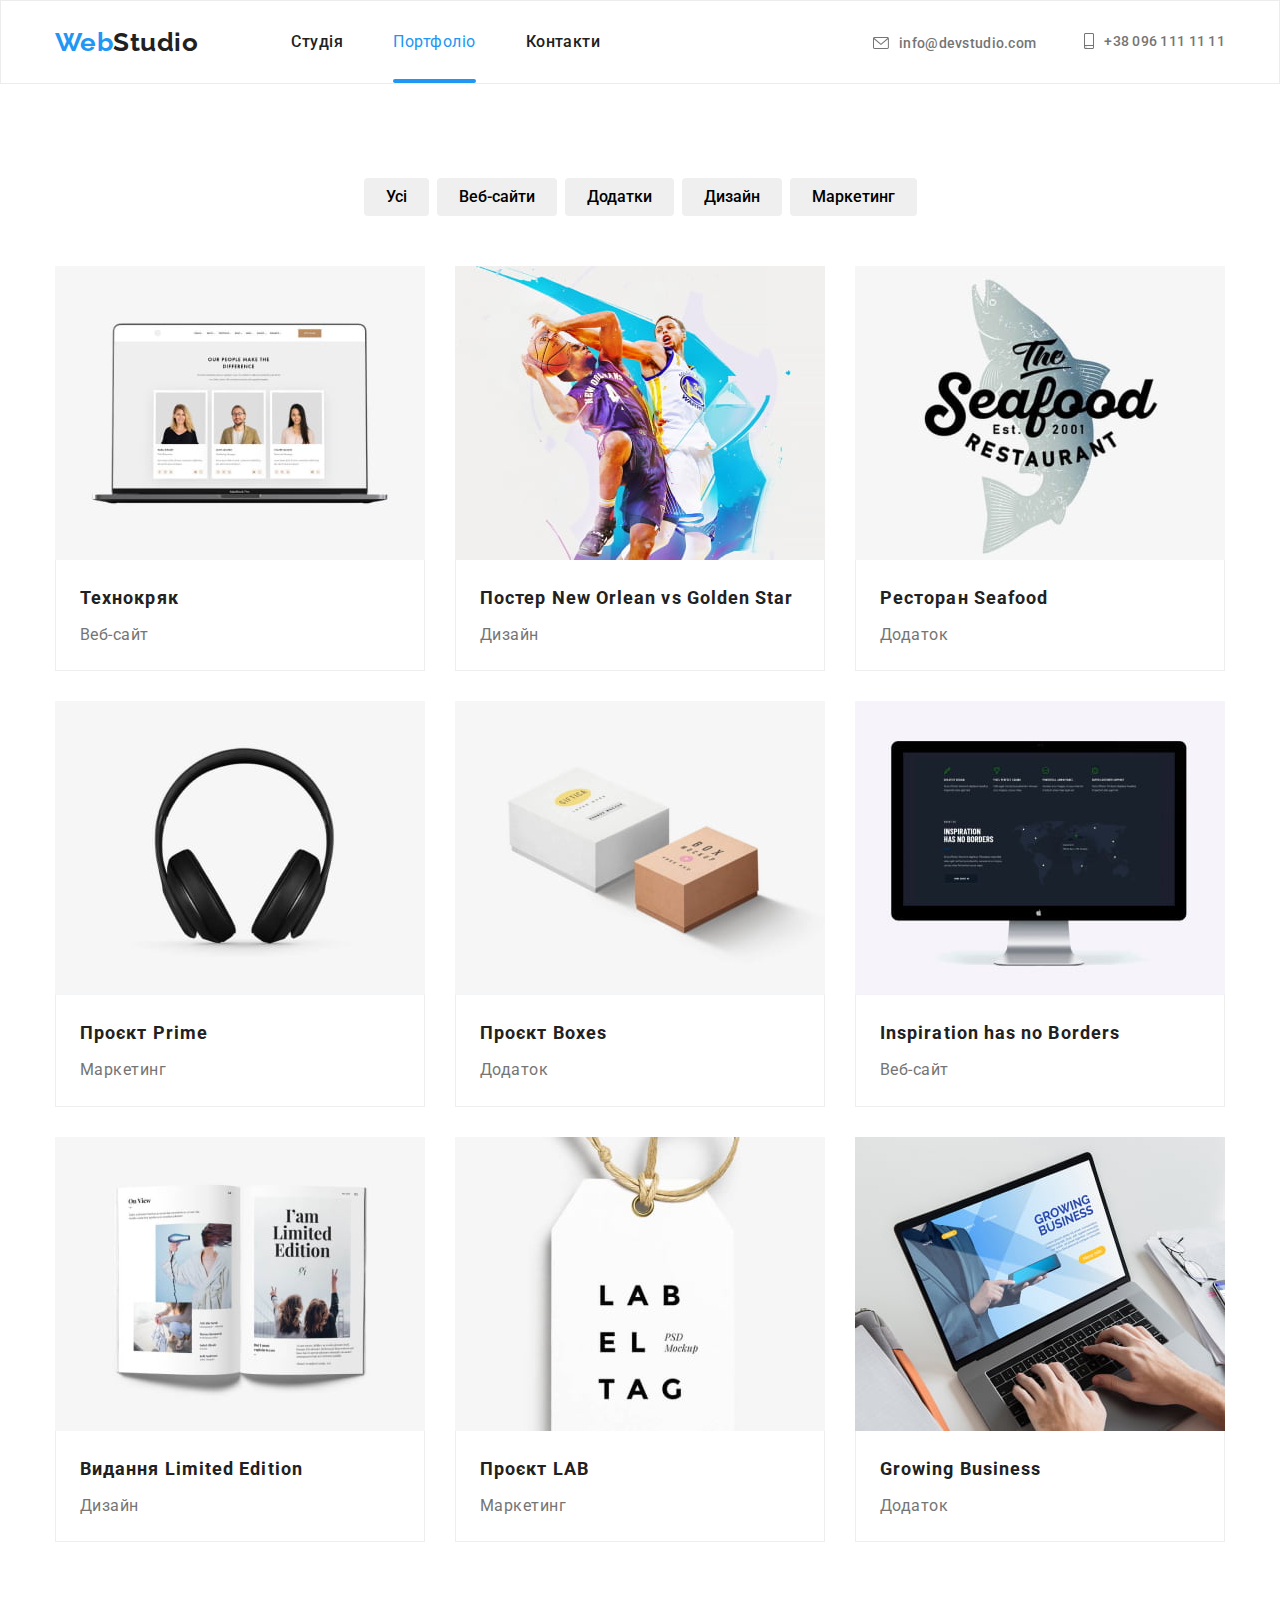
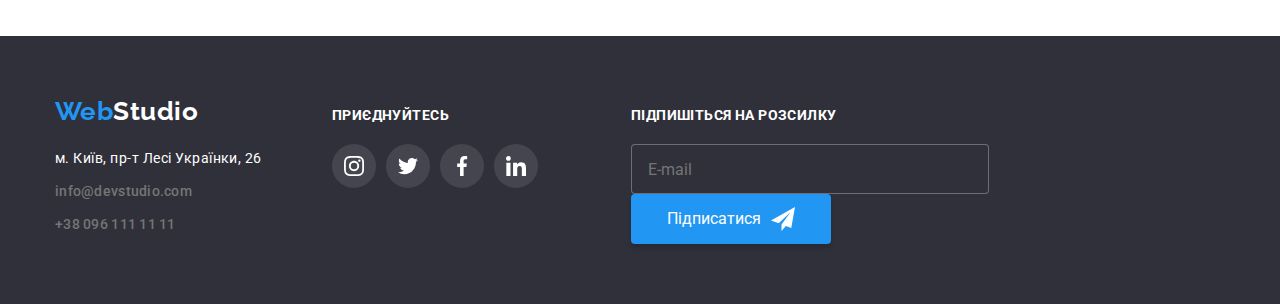
==== portfolio.html @ a224c55a "Initial commit" ====
<!DOCTYPE html>
<html lang="uk">

<head>
  <meta charset="UTF-8">
  <meta http-equiv="X-UA-Compatible" content="IE=edge">
  <meta name="viewport" content="width=device-width, initial-scale=1.0">
  <title>Портфоліо</title>

  <!-- шрифти -->

  <link rel="preconnect" href="https://fonts.googleapis.com">
  <link rel="preconnect" href="https://fonts.gstatic.com" crossorigin>
  <link href="https://fonts.googleapis.com/css2?family=Raleway:wght@700&family=Roboto:wght@400;500;700;900&display=swap"
    rel="stylesheet">


  <!-- стилі -->
  <link rel="stylesheet"
    href="https://cdnjs.cloudflare.com/ajax/libs/modern-normalize/1.0.0/modern-normalize.min.css" />
  <link rel="stylesheet" href="./css/styles.css">
</head>

<body>


  <!-- шапка сторінки -->
  <header class="header">
    <div class="header-container">
      <a class="header-logo" href="./index.html"><span class="logo-beginning">Web</span>Studio</a>
      <nav class="header-nav">
        <ul class="header-nav-list">
          <li>
            <a class="list-item" href="./index.html">Студія</a>
          </li>
          <li>
            <a class="list-current-page-item" href="./portfolio.html">Портфоліо</a>
          </li>
          <li>
            <a class="list-item" href="#">Контакти</a>
          </li>
        </ul>
      </nav>
      <ul class="header-contacts-list">
        <li class="mail">
          <a class="email-link" href="mailto:info@devstudio.com">
            <svg class="contacts-icon" width="16" height="12">
              <use href="./images/icons.svg#envelope"></use>
            </svg>
            info@devstudio.com
          </a>
        </li>
        <li>
          <a class="tel-link" href="tel:+380961111111">
            <svg class="contacts-icon" width="10" height="16">
              <use href="./images/icons.svg#smartphone"></use>
            </svg>
            +38 096 111 11 11
          </a>
        </li>
      </ul>
    </div>
  </header>

  <!-- головний зміст сторінки -->
  <main>
    <section class="projects">
      <div class="portfolio-container">
        <div>
          <h1 class="visually-hidden">Портфоліо</h1>
          <ul class="filters-list">
            <li class="filter-item"><button class="btn" type="button">Усі</button></li>
            <li class="filter-item"><button class="btn" type="button">Веб-сайти</button></li>
            <li class="filter-item"><button class="btn" type="button">Додатки</button></li>
            <li class="filter-item"><button class="btn" type="button">Дизайн</button></li>
            <li class="filter-item"><button class="btn" type="button">Маркетинг</button></li>
          </ul>

          <ul class="project-list">
            <li class="project-card">
              <a class="card-link" href="#">
                <div class="project-card-thumb">
                  <img class="img" src="./images/portfolio/img-1.jpeg" alt="Зовнішній вигляд сайту" width="370"
                    height="294" />
                  <p class="card-description">Ресурс пропонує комплексні пропозиції з різним рівнем функціоналу та
                    сервісів. Все це дозволить відвідувачу отримати вичерпні відомості про компанію чи приватну особу.
                  </p>
                </div>
                <div class="project-description">
                  <h3 class="project-title">Технокряк</h3>
                  <p class="project-type">Веб-сайт</p>
                </div>
              </a>
            </li>
            <li class="project-card">
              <a class="card-link" href="#">
                <div class="project-card-thumb">
                  <img class="img" src="./images/portfolio/img-2.jpeg" alt="Постер гри баскетбольних команд" width="370"
                    height="294" />
                  <p class="card-description">Ресурс пропонує комплексні пропозиції з різним рівнем функціоналу та
                    сервісів. Все це дозволить відвідувачу отримати вичерпні відомості про компанію чи приватну особу.
                  </p>
                </div>
                <div class="project-description">
                  <h3 class="project-title">Постер New Orlean vs Golden Star</h3>
                  <p class="project-type">Дизайн</p>
                </div>
              </a>
            </li>
            <li class="project-card">
              <a class="card-link" href="#">
                <div class="project-card-thumb">
                  <img class="img" src="./images/portfolio/img-3.jpeg" alt="Емблема ресторана морепродуктів" width="370"
                    height="294" />
                  <p class="card-description">Ресурс пропонує комплексні пропозиції з різним рівнем функціоналу та
                    сервісів. Все це дозволить відвідувачу отримати вичерпні відомості про компанію чи приватну особу.
                  </p>
                </div>
                <div class="project-description">
                  <h3 class="project-title">Ресторан Seafood</h3>
                  <p class="project-type">Додаток</p>
                </div>
              </a>
            </li>
            <li class="project-card">
              <a class="card-link" href="#">
                <div class="project-card-thumb">
                  <img class="img" src="./images/portfolio/img-4.jpeg" alt="Реклама навушників" width="370"
                    height="294" />
                  <p class="card-description">Ресурс пропонує комплексні пропозиції з різним рівнем функціоналу та
                    сервісів. Все це дозволить відвідувачу отримати вичерпні відомості про компанію чи приватну особу.
                  </p>
                </div>
                <div class="project-description">
                  <h3 class="project-title">Проєкт Prime</h3>
                  <p class="project-type">Маркетинг</p>
                </div>
              </a>
            </li>
            <li class="project-card">
              <a class="card-link" href="#">
                <div class="project-card-thumb">
                  <img class="img" src="./images/portfolio/img-5.jpeg"
                    alt="Емблема додатку: дві коробки різного розміру" width="370" height="294" />
                  <p class="card-description">Ресурс пропонує комплексні пропозиції з різним рівнем функціоналу та
                    сервісів. Все це дозволить відвідувачу отримати вичерпні відомості про компанію чи приватну особу.
                  </p>
                </div>
                <div class="project-description">
                  <h3 class="project-title">Проєкт Boxes</h3>
                  <p class="project-type">Додаток</p>
                </div>
              </a>
            </li>
            <li class="project-card">
              <a class="card-link" href="#">
                <div class="project-card-thumb">
                  <img class="img" src="./images/portfolio/img-6.jpeg"
                    alt="Монітор, на якому зображено сайт, що долає кордони" width="370" height="294" />
                  <p class="card-description">Ресурс пропонує комплексні пропозиції з різним рівнем функціоналу та
                    сервісів. Все це дозволить відвідувачу отримати вичерпні відомості про компанію чи приватну особу.
                  </p>
                </div>
                <div class="project-description">
                  <h3 class="project-title">Inspiration has no Borders</h3>
                  <p class="project-type">Веб-сайт</p>
                </div>
              </a>
            </li>
            <li class="project-card">
              <a class="card-link" href="#">
                <div class="project-card-thumb">
                  <img class="img" src="./images/portfolio/img-7.jpeg" alt="Розгорнута книга як емблема видавництва"
                    width="370" height="294" />
                  <p class="card-description">Ресурс пропонує комплексні пропозиції з різним рівнем функціоналу та
                    сервісів. Все це дозволить відвідувачу отримати вичерпні відомості про компанію чи приватну особу.
                  </p>
                </div>
                <div class="project-description">
                  <h3 class="project-title">Видання Limited Edition</h3>
                  <p class="project-type">Дизайн</p>
                </div>
              </a>
            </li>
            <li class="project-card">
              <a class="card-link" href="#">
                <div class="project-card-thumb">
                  <img class="img" src="./images/portfolio/img-8.jpeg" alt="Паперова бірка, яка вказує на бренд"
                    width="370" height="294" />
                  <p class="card-description">Ресурс пропонує комплексні пропозиції з різним рівнем функціоналу та
                    сервісів. Все це дозволить відвідувачу отримати вичерпні відомості про компанію чи приватну особу.
                  </p>
                </div>
                <div class="project-description">
                  <h3 class="project-title">Проєкт LAB</h3>
                  <p class="project-type">Маркетинг</p>
                </div>
              </a>
            </li>
            <li class="project-card">
              <a class="card-link" href="#">
                <div class="project-card-thumb">
                  <img class="img" src="./images/portfolio/img-9.jpeg" alt="Лептоп із емблемою додатку" width="370"
                    height="294" />
                  <p class="card-description">Ресурс пропонує комплексні пропозиції з різним рівнем функціоналу та
                    сервісів. Все це дозволить відвідувачу отримати вичерпні відомості про компанію чи приватну особу.
                  </p>
                </div>
                <div class="project-description">
                  <h3 class="project-title">Growing Business</h3>
                  <p class="project-type">Додаток</p>
                </div>
              </a>
            </li>
          </ul>
        </div>
      </div>
    </section>
  </main>

  <!-- підвал сторінки -->
  <footer class="footer">
    <div class="footer-container">
      <div class="address-box">
        <a class="footer-logo" href="./index.html"><span class="logo-beginning">Web</span>Studio</a>
        <address>
          <ul>
            <li class="address-list-item">
              <a class="address-link" href="https://goo.gl/maps/CPtrU1FHBa2aNyZL9" target="_blank"
                rel="noopener noreferrer nofollow">м. Київ,
                пр-т Лесі Українки, 26</a>
            </li>
            <li class="address-list-item">
              <a class="email-link" href="mailto:info@devstudio.com">info@devstudio.com</a>
            </li>
            <li>
              <a class="tel-link" href="tel:+380961111111">+38 096 111 11 11</a>
            </li>
          </ul>
        </address>
      </div>
      <div class="social-box">
        <p>Приєднуйтесь</p>
        <ul class="social-list">
          <li class="social-item">
            <a class="socials-link" href="https://instagram.com" target="_blank" rel="noopener noreferrer"
              aria-label="Instagram">
              <svg class="social-icon" width="20" height="20">
                <use href="./images/icons.svg#instagram">
                </use>
              </svg>
            </a>
          </li>
          <li class="social-item">
            <a class="socials-link" href="https://twitter.com" target="_blank" rel="noopener noreferrer"
              aria-label="Twitter">
              <svg class="social-icon" width="20" height="20">
                <use href="./images/icons.svg#twitter"></use>
              </svg>
            </a>
          </li>
          <li class="social-item">
            <a class="socials-link" href="https://facebook.com" target="_blank" rel="noopener noreferrer"
              aria-label="Facebook">
              <svg class="social-icon" width="20" height="20">
                <use href="./images/icons.svg#facebook"></use>
              </svg>
            </a>
          </li>
          <li class="social-item">
            <a class="socials-link" href="https://linkedin.com" target="_blank" rel="noopener noreferrer"
              aria-label="LinkedIn">
              <svg class="social-icon" width="20" height="20">
                <use href="./images/icons.svg#linkedin"></use>
              </svg>
            </a>
          </li>
        </ul>
      </div>
      <div>
        <form class="signing-box" name="signing-form">
          <label class="signing-form-field">
            <span class="signing-form-title">Підпишіться на розсилку</span>
            <input class="signing-form-input" type="email" name="user-email" placeholder="E-mail">
          </label>
          <button class="signing-form-btn" type="submit">Підписатися
            <svg class="signing-form-icon" width="24" height="24">
              <use href="./images/icons.svg#icon-send"></use>
          </button>
          </svg>
        </form>
      </div>
    </div>
  </footer>
</body>

</html>
---- css/styles.css ----
:root {
  --main-font: "Roboto", "sans-serif";
  --secondary-font: "Raleway", "sans-serif";
  --primary-text-color: #757575;
  --secondary-text-color: #ffffff;
  --primary-title-color: #212121;
  --accent-color: #2196f3;
  --primary-bg-color: #ffffff;
  --primary-hover-color: #f5f4fa;
  --alternative-bg-color: #2f303a;
  --section-bg-color: #f5f4fa;
}

body {
  font-family: var(--main-font);
  color: var(--main-txt-color);
  background-color: var(--primary-bg-color);
  font-style: normal;
  letter-spacing: 0.03em;
}

h2,
h3 {
  color: var(--primary-title-color);
  font-weight: 700;
  margin: 0;
}

h2 {
  font-size: 36px;
  line-height: 1.2;
  text-align: center;
}

h3 {
  font-size: 14px;
  line-height: 1.1;
  text-align: left;
}

li {
  list-style: none;
}

ul {
  padding-left: 0;
  margin: 0;
}

a {
  text-decoration: none;
  padding: 0;
  margin: 0;
}

/* .container {
  width: 1200px;
  padding-right: 15px;
  padding-left: 15px;
  margin-left: auto;
  margin-right: auto;
} */

/* шапка сторінки */
.header {
  border: 1px solid #ececec;
}

.header-container {
  width: 1200px;
  padding-right: 15px;
  padding-left: 15px;
  display: flex;
  align-items: center;
  margin-left: auto;
  margin-right: auto;
}

.header-nav {
  margin-right: auto;
}

.header-nav-list,
.header-contacts-list {
  display: flex;
}

.header-contacts-list {
  align-items: baseline;
}

.header-nav-list {
  gap: 50px;
}

.list-current-page-item,
.list-item {
  padding-top: 32px;
  padding-bottom: 32px;
  display: inline-block;
}

.list-current-page-item {
  position: relative;
}

.list-current-page-item::after {
  content: "";

  position: absolute;
  display: block;
  width: 100%;
  height: 4px;
  left: 0;
  bottom: 0;

  background-color: var(--accent-color);
  border-radius: 4px;
}

.header .email-link,
.header .tel-link {
  padding-top: 32px;
  padding-bottom: 32px;
  display: flex;
  align-items: center;
}

.header-logo {
  align-items: center;
  margin-right: 93px;
  padding-top: 25px;
  padding-bottom: 25px;
}

.header-logo {
  color: var(--primary-title-color);
  font-family: Raleway, sans-serif;
  font-weight: 700;
  font-size: 26px;
  line-height: 1.2;
}

.logo-beginning {
  color: var(--accent-color);
}

.header-nav .list-item {
  color: var(--primary-title-color);
  font-weight: 500;
}

.list-current-page-item {
  color: var(--accent-color);
}

.list-item {
  transition-property: color;
  transition-duration: 250ms;
  transition-timing-function: cubic-bezier(0.4, 0, 0.2, 1);
}

.list-item:hover,
.list-item:focus {
  color: var(--accent-color);
}

.mail {
  margin-right: 48px;
}

.email-link,
.tel-link {
  display: flex;
  align-items: center;
  font-weight: 500;
  font-size: 14px;
  line-height: 1.1;
  letter-spacing: 0.02em;
  color: var(--primary-text-color);

  transition-property: color;
  transition-duration: 250ms;
  transition-timing-function: cubic-bezier(0.4, 0, 0.2, 1);
}

.email-link:hover,
.tel-link:hover,
.email-link:focus,
.tel-link:focus {
  color: var(--accent-color);
}

.contacts-icon {
  fill: currentColor;
  margin-right: 10px;
}

/* герой */
.hero-section {
  max-width: 1600px;
  margin-left: auto;
  margin-right: auto;
  padding-top: 200px;
  padding-bottom: 200px;
  /* background-color: var(--alternative-bg-color); */
  background-color: #c4c4c4;
  background-image: linear-gradient(
      rgba(47, 48, 58, 0.4),
      rgba(47, 48, 58, 0.4)
    ),
    url(../images/hero/bg-img.png);
  background-repeat: no-repeat;
  background-position: center;
  background-size: cover;
  filter: drop-shadow(0px 4px 4px rgba(0, 0, 0, 0.25));
}

.hero-container {
  width: 1200px;
  padding-right: 15px;
  padding-left: 15px;
  margin-left: auto;
  margin-right: auto;
}

.hero-container > .slogan {
  display: block;
  margin-top: 0;
  margin-right: auto;
  margin-left: auto;
  margin-bottom: 30px;
  color: var(--primary-bg-color);
  font-weight: 900;
  font-size: 44px;
  text-align: center;
  line-height: 1.4;
  text-transform: uppercase;
  letter-spacing: 0.06em;
}

.hero-container > .btn {
  display: block;
  width: 216px;
  height: 50px;
  margin: auto;
  color: var(--primary-bg-color);
  background-color: var(--accent-color);
  text-align: center;
  font-size: 16px;
  font-weight: 700;
  line-height: 1.9;
  letter-spacing: 0.06em;
  border-radius: 4px;
  border: none;

  transition-property: background-color;
  transition-duration: 250ms;
  transition-timing-function: cubic-bezier(0.4, 0, 0.2, 1);
}

.hero-container > .btn:hover {
  background: #188ce8;
}

/* модальне вікно */

.modal {
  position: absolute;
  top: 50%;
  left: 50%;
  transform: translate(-50%, -50%);

  width: 528px;
  height: auto;
  padding: 40px;
  background-color: var(--primary-bg-color);
  box-shadow: 0px 1px 3px rgba(0, 0, 0, 0.12), 0px 1px 1px rgba(0, 0, 0, 0.14),
    0px 2px 1px rgba(0, 0, 0, 0.2);
  border-radius: 4px;
}

.modal-btn {
  position: absolute;
  top: 8px;
  right: 8px;
  width: 30px;
  height: 30px;
  display: flex;
  align-items: center;
  justify-content: center;
  fill: #212121;
  background-color: var(--primary-bg-color);
  border: 1px solid rgba(0, 0, 0, 0.1);
  border-radius: 50%;
  cursor: pointer;

  transition-property: fill;
  transition-duration: 250ms;
  transition-timing-function: cubic-bezier(0.4, 0, 0.2, 1);
}

.modal-btn:hover {
  fill: var(--accent-color);
}

.backdrope.is-hidden {
  visibility: hidden;
  opacity: 0;
  pointer-events: none;
}

.backdrope {
  position: fixed;
  top: 0;
  left: 0;
  width: 100%;
  height: 100%;
  background-color: rgba(0, 0, 0, 0.2);
  visibility: visible;
  opacity: 1;
  transition: opacity 250ms cubic-bezier(0.4, 0, 0.2, 1),
    visibility 250ms cubic-bezier(0.4, 0, 0.2, 1);
}

/* форма "Замовити послугу" */

.order-form-title {
  display: block;
  text-align: center;
  font-weight: 700;
  font-size: 20px;
  line-height: 23px;
  letter-spacing: 0.03em;
  margin-bottom: 12px;
}

.order-form-group {
  margin-bottom: 20px;
}

.order-form-field {
  position: relative;
  display: block;
  margin-bottom: 10px;
}

.order-form-field:last-child {
  margin-bottom: 0;
}

.order-form-label {
  display: block;
  margin-bottom: 4px;
  font-weight: 400;
  font-size: 12px;
  line-height: 14px;
  letter-spacing: 0.01em;
  color: var(--primary-text-color);
}

.order-form-input {
  width: 100%;
  height: 40px;
  padding-right: 42px;
  padding-left: 42px;
  border: 1px solid rgba(33, 33, 33, 0.2);
  border-radius: 4px;
  outline: transparent;

  transition-property: border-color;
  transition-duration: 250ms;
  transition-timing-function: cubic-bezier(0.4, 0, 0.2, 1);
}

.order-form-input:hover,
.order-form-input:focus {
  border-color: var(--accent-color);
  cursor: pointer;
}

.order-form-icon {
  position: absolute;
  bottom: 11px;
  left: 12px;

  transition-property: fill;
  transition-duration: 250ms;
  transition-timing-function: cubic-bezier(0.4, 0, 0.2, 1);
}

.order-form-input:hover + .order-form-icon,
.order-form-input:focus + .order-form-icon {
  fill: var(--accent-color);
}

.order-form-message {
  display: block;
  width: 100%;
  padding: 12px 16px;
  resize: none;
  border: 1px solid rgba(33, 33, 33, 0.2);
  border-radius: 4px;
  outline: transparent;
  font-size: 12px;

  transition-property: border-color;
  transition-duration: 250ms;
  transition-timing-function: cubic-bezier(0.4, 0, 0.2, 1);
}

.order-form-message::placeholder {
  font-size: 12px;
  line-height: 14px;
  letter-spacing: 0.01em;

  color: rgba(117, 117, 117, 0.5);
}

.order-form-message:hover,
.order-form-message:focus {
  border-color: var(--accent-color);
  cursor: pointer;
}

.order-form-agreement {
  display: flex;
  align-items: center;
  justify-content: center;
  margin-bottom: 30px;
  gap: 7px;
  cursor: pointer;
}

.icon-checked {
  opacity: 0;
  transition-duration: 250ms;
  transition-timing-function: cubic-bezier(0.4, 0, 0.2, 1);
}

.order-form-checkbox:checked + .order-form-icons .icon-checked {
  opacity: 1;
}

.icon-unchecked {
  opacity: 1;
  transition-duration: 250ms;
  transition-timing-function: cubic-bezier(0.4, 0, 0.2, 1);
}

.order-form-checkbox:checked + .order-form-icons .icon-unchecked {
  opacity: 0;
}

.order-form-desc {
  font-weight: 400;
  font-size: 14px;
  line-height: 24px;
  letter-spacing: 0.03em;
  color: var(--primary-text-color);
  user-select: none;
}

.order-form-link {
  color: var(--accent-color);
}

.order-form-btn {
  display: block;
  margin: 0 auto;
  width: 200px;
  height: 50px;
  color: var(--primary-bg-color);
  background-color: var(--accent-color);
  text-align: center;
  font-weight: 700;
  font-size: 16px;
  line-height: 1.9;
  letter-spacing: 0.06em;
  border: none;
  border-radius: 4px;

  transition-property: background-color, box-shadow;
  transition-duration: 250ms;
  transition-timing-function: cubic-bezier(0.4, 0, 0.2, 1);
}

.order-form-btn:hover,
.order-form-btn:focus {
  background: #188ce8;
  box-shadow: 0px 4px 4px rgba(0, 0, 0, 0.15);
  cursor: pointer;
}

/* переваги */
.features {
  padding-top: 94px;
}

.feature-container {
  width: 1200px;
  padding-right: 15px;
  padding-left: 15px;
  margin-left: auto;
  margin-right: auto;
  display: flex;
}

.visually-hidden {
  position: absolute;
  width: 1px;
  height: 1px;
  margin: -1px;
  border: 0;
  padding: 0;
  white-space: nowrap;
  clip-path: inset(100%);
  clip: rect(0 0 0 0);
  overflow: hidden;
}

.features-list {
  display: flex;
  margin: auto;
  gap: 30px;
}

.icon-box {
  display: flex;
  align-items: center;
  justify-content: center;
  width: 270px;
  height: 120px;
  background-color: var(--section-bg-color);
  border-radius: 4px;
  margin-bottom: 30px;
}

.feature-icon {
  display: flex;
  width: 70px;
  height: 70px;
}

.feature-item {
  width: 270px;
}

.feature-item > h3 {
  text-transform: uppercase;
}

.feature-description {
  font-weight: 400;
  font-size: 14px;
  line-height: 1.7;
  color: var(--primary-text-color);
}

.feature-description {
  margin-top: 10px;
  margin-bottom: 0;
}

/* що ми робимо */
.activity {
  padding-top: 94px;
  padding-bottom: 94px;
}

.activity-container {
  width: 1200px;
  padding-right: 15px;
  padding-left: 15px;
  margin-left: auto;
  margin-right: auto;
}

.activity-container h2 {
  margin-top: 0;
  margin-bottom: 50px;
}

.activity-list {
  display: flex;
  flex-wrap: wrap;
  gap: 30px;
  margin-right: auto;
  margin-left: auto;
}

.activity-item {
  position: relative;
  flex-basis: calc((100% - 60px) / 3);
}

/* .activity-thumb {
  position: relative;
} */

.activity-label {
  position: absolute;
  left: 0;
  bottom: 0;

  width: 100%;
  height: 70px;

  padding-top: 27px;
  padding-bottom: 27px;
  margin: 0;

  font-weight: 700;
  font-size: 14px;
  line-height: 16px;
  text-align: center;
  letter-spacing: 0.03em;
  text-transform: uppercase;

  background-color: rgba(47, 48, 58, 0.8);
  color: var(--secondary-text-color);
}

/* наша команда */
.section-team {
  height: 708px;
  padding-top: 94px;
  padding-bottom: 94px;
  background-color: var(--section-bg-color);
}

.team-container {
  width: 1200px;
  padding-right: 15px;
  padding-left: 15px;
  margin-left: auto;
  margin-right: auto;
}

.team-title {
  margin-right: auto;
  margin-left: auto;
}

.team-list {
  display: flex;
  gap: 30px;
  margin-top: 50px;
  margin-left: auto;
  margin-right: auto;
}

.team-card {
  width: 270px;
  flex-basis: calc((100% - 90px) / 4);
  background-color: var(--primary-bg-color);
  box-shadow: 0px 4px 4px rgba(0, 0, 0, 0.25);
  border-radius: 0px 0px 4px 4px;
}

.img {
  display: block;
  max-width: 100%;
  height: auto;
}

.card-title {
  padding: 30px;
}

.employee-name {
  color: var(--primary-title-color);
  font-weight: 500;
  font-size: 16px;
  line-height: 1.7;
  letter-spacing: 0.03em;
  text-align: center;
}

.employee-position {
  color: var(--primary-text-color);
  font-size: 16px;
  font-weight: 400;
  line-height: 1.2;
  letter-spacing: 0.03em;
  text-align: center;
  margin: 0;
  margin-top: 10px;
  margin-bottom: 16px;
}

/* соціальні мережі */
.social-list {
  width: 206px;
  height: 44px;
  display: flex;
  justify-content: center;
  align-items: center;
  gap: 10px;
}

.socials-link {
  display: flex;
  justify-content: center;
  align-items: center;

  width: 44px;
  height: 44px;

  fill: #afb1b8;
  background-color: var(--primary-bg-color);
  border-radius: 50%;

  transition-property: fill, background-color;
  transition-duration: 250ms;
  transition-timing-function: cubic-bezier(0.4, 0, 0.2, 1);
}

.social-item {
  display: flex;
}

.socials-link:hover,
.socials-link:focus {
  fill: var(--primary-bg-color);
  background-color: var(--accent-color);
}

/* постійні клієнти */
.section-clients {
  padding-top: 94px;
  padding-bottom: 94px;
}

.clients-container {
  width: 1200px;
  padding-right: 15px;
  padding-left: 15px;
  margin-left: auto;
  margin-right: auto;
}

.clients-container h2 {
  margin-bottom: 50px;
}

.clients-list {
  display: flex;
  gap: 30px;
}

.client-item {
  height: 92px;
  flex-basis: calc((100% - 150px) / 6);
}

.client-item-logo {
  display: flex;
  justify-content: center;
  align-items: center;
  fill: #afb1b8;
  width: 100%;
  height: 100%;
  border: 1px solid #afb1b8;
  border-radius: 4px;

  transition-property: fill, border;
  transition-duration: 250ms;
  transition-timing-function: cubic-bezier(0.4, 0, 0.2, 1);
}

.client-item-logo:hover,
.client-item-logo:focus {
  border: 1px solid rgba(33, 150, 243, 1);
  /* box-shadow: 0px 4px 4px rgba(0, 0, 0, 0.25); */
  fill: var(--accent-color);
}

/* портфоліо */
.projects {
  padding-top: 94px;
  padding-bottom: 94px;
}

.portfolio-container {
  width: 1200px;
  padding-right: 15px;
  padding-left: 15px;
  margin-left: auto;
  margin-right: auto;
  display: flex;
}

.filters-list {
  justify-content: center;
  display: flex;
  margin-right: auto;
  margin-left: auto;
  margin-bottom: 50px;
  gap: 8px;
}

.project-list {
  margin-left: auto;
  margin-right: auto;
}

.project-list {
  display: flex;
  flex-wrap: wrap;
  gap: 30px;
  margin: 0;
}

.project-card {
  flex-basis: calc((100% - 60px) / 3);
}

.card-link {
  display: block;

  transition-property: box-shadow;
  transition-duration: 250ms;
  transition-timing-function: cubic-bezier(0.4, 0, 0.2, 1);
}

.card-link:hover,
.card-link:focus {
  box-shadow: 0px 1px 1px rgba(0, 0, 0, 0.12), 0px 4px 4px rgba(0, 0, 0, 0.06),
    1px 4px 6px rgba(0, 0, 0, 0.16);
}

.card-link:hover .card-description,
.card-link:focus .card-description {
  transform: translatey(0);
}

.project-card-thumb {
  position: relative;
  overflow: hidden;
}

.card-description {
  position: absolute;
  bottom: 0;
  right: 0;

  width: 100%;
  height: 100%;
  margin: 0;
  padding: 63px 24px;

  font-weight: 400;
  font-size: 18px;
  line-height: 28px;
  letter-spacing: 0.03em;
  text-align-last: left;

  color: var(--secondary-text-color);
  background-color: rgba(33, 150, 243, 0.9);

  transform: translatey(100%);
  transition: transform 250ms cubic-bezier(0.4, 0, 0.2, 1);
}

.project-description {
  padding: 20px 24px;
  border-right: 1px solid #eeeeee;
  border-left: 1px solid #eeeeee;
  border-bottom: 1px solid #eeeeee;
}

.project-title {
  margin-bottom: 4px;
}

.project-title,
.project-type {
  text-align: left;
}

.filters-list .btn {
  font-family: Roboto;
  font-weight: 500;
  font-size: 16px;
  line-height: 1.6;
  text-align: center;
  padding: 6px 22px;
  border: none;
  border-radius: 4px;

  transition-property: color, background-color, box-shadow;
  transition-duration: 250ms;
  transition-timing-function: cubic-bezier(0.4, 0, 0.2, 1);
}

.filters-list .btn:hover,
.filters-list .btn:focus {
  color: var(--primary-hover-color);
  background-color: var(--accent-color);
  box-shadow: 0px 4px 4px rgba(0, 0, 0, 0.25);
  border-radius: 4px;
}

.project-title {
  font-size: 18px;
  line-height: 2;
  letter-spacing: 0.06em;
}

.project-type {
  color: var(--primary-text-color);
  font-weight: 400;
  font-size: 16px;
  line-height: 1.9;
  margin: 0;
}

.btn {
  cursor: pointer;
}

/* футер */
.footer {
  padding-top: 60px;
  padding-bottom: 60px;
  background-color: var(--alternative-bg-color);
}

.footer-container {
  display: flex;
  align-items: baseline;
  width: 1200px;
  padding-right: 15px;
  padding-left: 15px;
  margin-left: auto;
  margin-right: auto;
}

.social-box {
  display: flex;
  margin-left: 70px;
  flex-direction: column;
}

.social-box > p {
  margin-top: 0;
  margin-bottom: 20px;
  font-weight: 700;
  font-size: 14px;
  line-height: 1.14;
  letter-spacing: 0.03em;
  text-transform: uppercase;
  color: var(--secondary-text-color);
}

.footer-logo {
  font-family: "Raleway";
  font-weight: 700;
  font-size: 26px;
  line-height: 1.2;
  color: var(--secondary-text-color);
}

.footer .address-link {
  margin-bottom: 9px;
  font-weight: 400;
  font-size: 14px;
  line-height: 1.7;
  color: var(--secondary-text-color);
}

.footer .email-link,
.footer .tel-link {
  line-height: 1.7;
}

address {
  font-style: normal;
  margin-top: 20px;
}

.address-list-item {
  margin-bottom: 9px;
}

.footer .socials-link {
  background-color: rgba(255, 255, 255, 0.1);
  fill: var(--secondary-text-color);
  border-radius: 50%;

  transition-property: background-color;
  transition-duration: 250ms;
  transition-timing-function: cubic-bezier(0.4, 0, 0.2, 1);
}

.footer .socials-link:hover,
.footer .socials-link:focus {
  background-color: var(--accent-color);
  /* fill: var(--accent-color); */
}

.signing-box {
  margin-left: 93px;
}

.signing-form {
  display: flex;
  width: 570px;
  gap: 12px;
}

.signing-form-title {
  display: block;
  margin-top: 0;
  margin-bottom: 20px;
  font-weight: 700;
  font-size: 14px;
  line-height: 1.14;
  letter-spacing: 0.03em;
  text-transform: uppercase;
  color: var(--secondary-text-color);
}

.signing-form-input {
  width: 358px;
  height: 50px;
  padding: 15px 16px;
  color: var(--secondary-text-color);
  background-color: var(--alternative-bg-color);
  border: 1px solid rgba(255, 255, 255, 0.3);
  border-radius: 4px;
  /* border: transparent; */

  transition-property: border-color;
  transition-duration: 250ms;
  transition-timing-function: cubic-bezier(0.4, 0, 0.2, 1);
}

.signing-form-btn {
  display: flex;
  align-items: center;
  justify-content: center;
  gap: 10px;
  right: 0;
  bottom: 0;
  width: 200px;
  height: 50px;
  padding: 10px 28px;
  text-align: center;
  color: var(--secondary-text-color);
  background: #2196f3;
  box-shadow: 0px 4px 4px rgba(0, 0, 0, 0.15);
  border-radius: 4px;
  border: none;

  transition-property: background-color, box-shadow;
  transition-duration: 250ms;
  transition-timing-function: cubic-bezier(0.4, 0, 0.2, 1);
}

.signing-form-btn:hover,
.signing-form-btn:focus {
  background: #188ce8;
  box-shadow: 0px 4px 4px rgba(0, 0, 0, 0.15);
  cursor: pointer;
}
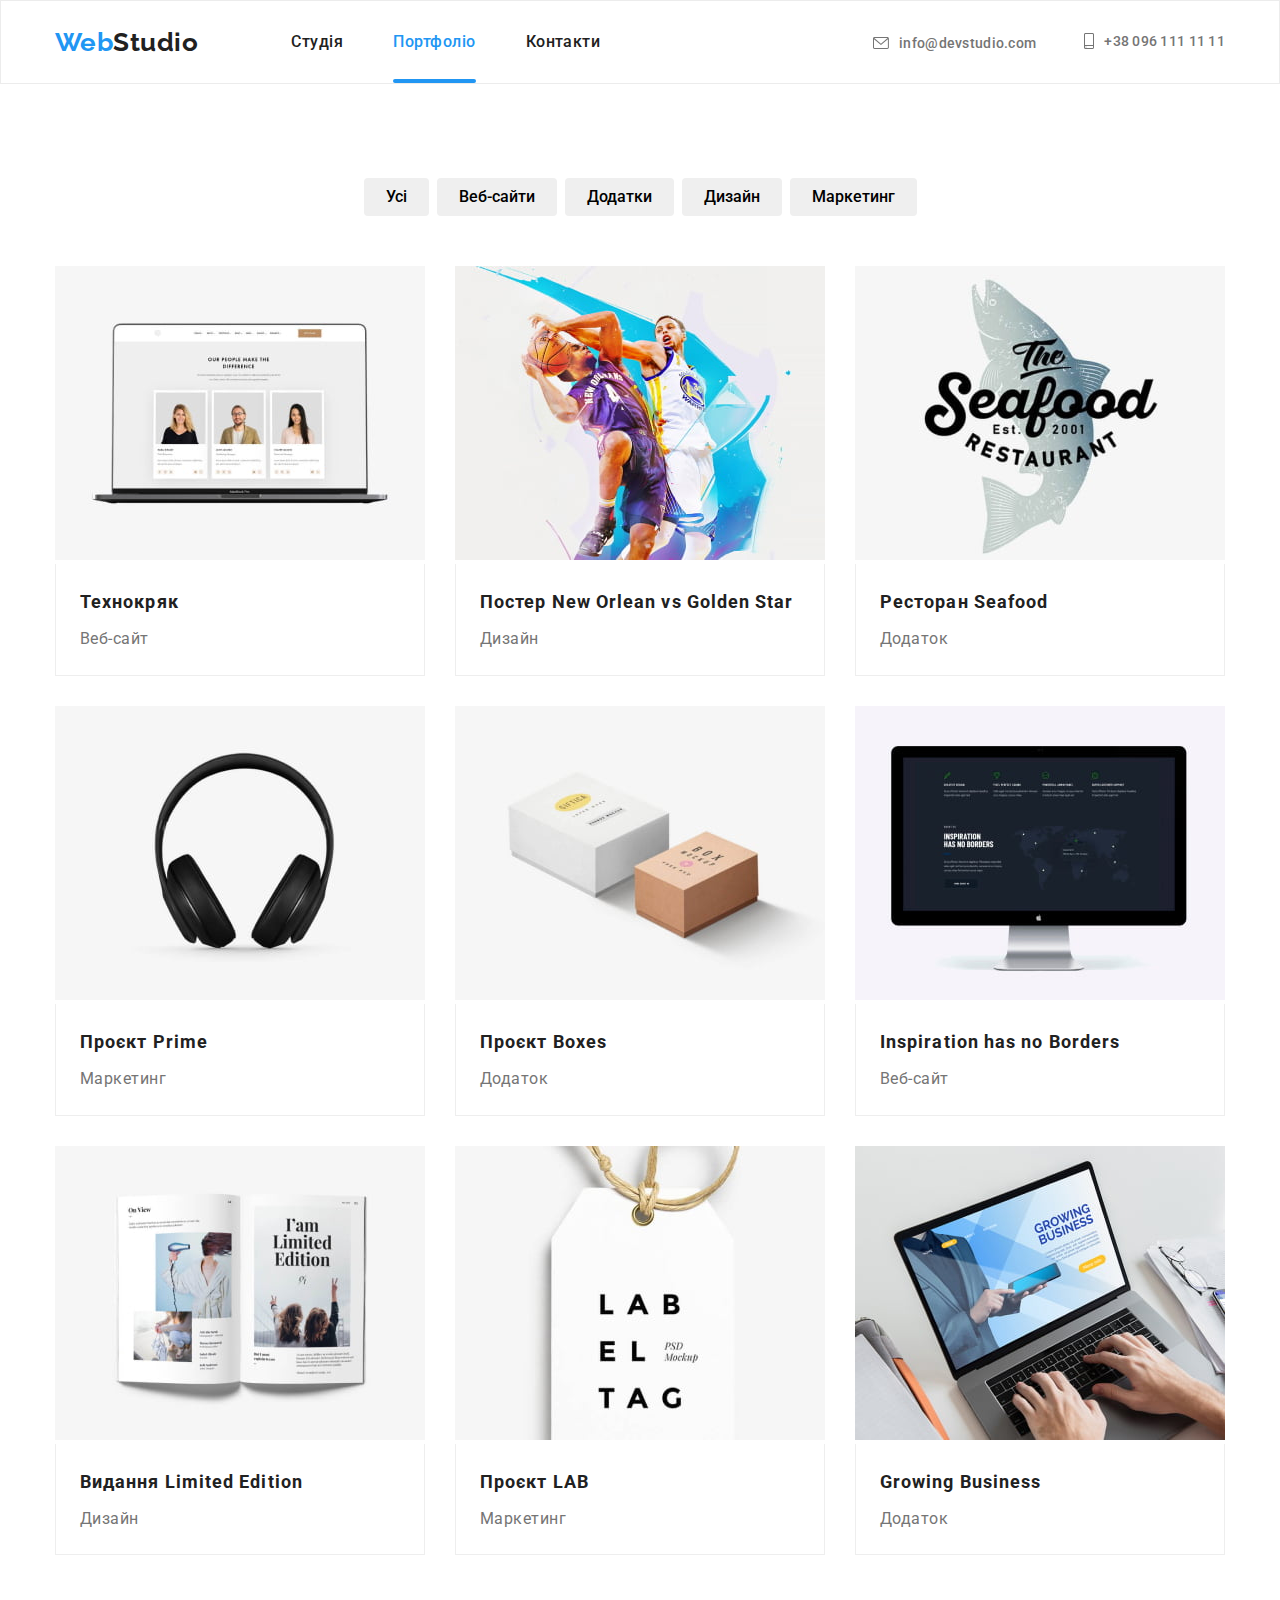
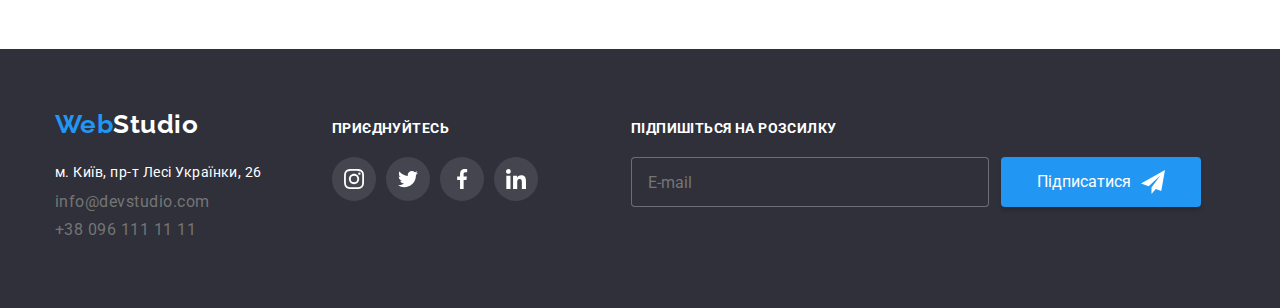
==== commit 124ff9f8: "BEM" ====
--- a/portfolio.html
+++ b/portfolio.html
@@ -26,33 +26,33 @@
 
   <!-- шапка сторінки -->
   <header class="header">
-    <div class="header-container">
-      <a class="header-logo" href="./index.html"><span class="logo-beginning">Web</span>Studio</a>
-      <nav class="header-nav">
-        <ul class="header-nav-list">
-          <li>
-            <a class="list-item" href="./index.html">Студія</a>
-          </li>
-          <li>
-            <a class="list-current-page-item" href="./portfolio.html">Портфоліо</a>
-          </li>
-          <li>
-            <a class="list-item" href="#">Контакти</a>
+    <div class="header__container container">
+      <a class="header__logo logo" href="./index.html"><span class="logo__beginning">Web</span>Studio</a>
+      <nav class="nav">
+        <ul class="nav__list">
+          <li class="nav__item">
+            <a class="nav__link" href="./index.html">Студія</a>
+          </li>
+          <li class="nav__item">
+            <a class="nav__link nav__link--active" href="./portfolio.html">Портфоліо</a>
+          </li>
+          <li class="nav__item">
+            <a class="nav__link" href="#">Контакти</a>
           </li>
         </ul>
       </nav>
-      <ul class="header-contacts-list">
+      <ul class="header__contacts">
         <li class="mail">
-          <a class="email-link" href="mailto:info@devstudio.com">
-            <svg class="contacts-icon" width="16" height="12">
+          <a class="email__link" href="mailto:info@devstudio.com">
+            <svg class="contacts__icon" width="16" height="12">
               <use href="./images/icons.svg#envelope"></use>
             </svg>
             info@devstudio.com
           </a>
         </li>
-        <li>
-          <a class="tel-link" href="tel:+380961111111">
-            <svg class="contacts-icon" width="10" height="16">
+        <li class="tel">
+          <a class="tel__link" href="tel:+380961111111">
+            <svg class="contacts__icon" width="10" height="16">
               <use href="./images/icons.svg#smartphone"></use>
             </svg>
             +38 096 111 11 11
@@ -64,151 +64,162 @@
 
   <!-- головний зміст сторінки -->
   <main>
-    <section class="projects">
-      <div class="portfolio-container">
+    <section class="portfolio">
+      <div class="portfolio__container container">
         <div>
-          <h1 class="visually-hidden">Портфоліо</h1>
-          <ul class="filters-list">
-            <li class="filter-item"><button class="btn" type="button">Усі</button></li>
-            <li class="filter-item"><button class="btn" type="button">Веб-сайти</button></li>
-            <li class="filter-item"><button class="btn" type="button">Додатки</button></li>
-            <li class="filter-item"><button class="btn" type="button">Дизайн</button></li>
-            <li class="filter-item"><button class="btn" type="button">Маркетинг</button></li>
+          <h1 class="portfolio__heading visually-hidden">Портфоліо</h1>
+          <ul class="filters">
+            <li class="filters__item">
+              <button class="filters__btn" type="button">Усі</button>
+            </li>
+            <li class="filters__item">
+              <button class="filters__btn" type="button">Веб-сайти</button>
+            </li>
+            <li class="filters__item">
+              <button class="filters__btn" type="button">Додатки</button>
+            </li>
+            <li class="filters__item">
+              <button class="filters__btn" type="button">Дизайн</button>
+            </li>
+            <li class="filters__item">
+              <button class="filters__btn" type="button">Маркетинг</button>
+            </li>
           </ul>
 
-          <ul class="project-list">
-            <li class="project-card">
-              <a class="card-link" href="#">
-                <div class="project-card-thumb">
-                  <img class="img" src="./images/portfolio/img-1.jpeg" alt="Зовнішній вигляд сайту" width="370"
-                    height="294" />
-                  <p class="card-description">Ресурс пропонує комплексні пропозиції з різним рівнем функціоналу та
-                    сервісів. Все це дозволить відвідувачу отримати вичерпні відомості про компанію чи приватну особу.
-                  </p>
-                </div>
-                <div class="project-description">
-                  <h3 class="project-title">Технокряк</h3>
-                  <p class="project-type">Веб-сайт</p>
-                </div>
-              </a>
-            </li>
-            <li class="project-card">
-              <a class="card-link" href="#">
-                <div class="project-card-thumb">
-                  <img class="img" src="./images/portfolio/img-2.jpeg" alt="Постер гри баскетбольних команд" width="370"
-                    height="294" />
-                  <p class="card-description">Ресурс пропонує комплексні пропозиції з різним рівнем функціоналу та
-                    сервісів. Все це дозволить відвідувачу отримати вичерпні відомості про компанію чи приватну особу.
-                  </p>
-                </div>
-                <div class="project-description">
-                  <h3 class="project-title">Постер New Orlean vs Golden Star</h3>
-                  <p class="project-type">Дизайн</p>
-                </div>
-              </a>
-            </li>
-            <li class="project-card">
-              <a class="card-link" href="#">
-                <div class="project-card-thumb">
-                  <img class="img" src="./images/portfolio/img-3.jpeg" alt="Емблема ресторана морепродуктів" width="370"
-                    height="294" />
-                  <p class="card-description">Ресурс пропонує комплексні пропозиції з різним рівнем функціоналу та
-                    сервісів. Все це дозволить відвідувачу отримати вичерпні відомості про компанію чи приватну особу.
-                  </p>
-                </div>
-                <div class="project-description">
-                  <h3 class="project-title">Ресторан Seafood</h3>
-                  <p class="project-type">Додаток</p>
-                </div>
-              </a>
-            </li>
-            <li class="project-card">
-              <a class="card-link" href="#">
-                <div class="project-card-thumb">
-                  <img class="img" src="./images/portfolio/img-4.jpeg" alt="Реклама навушників" width="370"
-                    height="294" />
-                  <p class="card-description">Ресурс пропонує комплексні пропозиції з різним рівнем функціоналу та
-                    сервісів. Все це дозволить відвідувачу отримати вичерпні відомості про компанію чи приватну особу.
-                  </p>
-                </div>
-                <div class="project-description">
-                  <h3 class="project-title">Проєкт Prime</h3>
-                  <p class="project-type">Маркетинг</p>
-                </div>
-              </a>
-            </li>
-            <li class="project-card">
-              <a class="card-link" href="#">
-                <div class="project-card-thumb">
-                  <img class="img" src="./images/portfolio/img-5.jpeg"
+          <ul class="project">
+            <li class="project__item">
+              <a class="project-link" href="#">
+                <div class="project-thumb">
+                  <img class="project-thumb__img" src="./images/portfolio/img-1.jpeg" alt="Зовнішній вигляд сайту"
+                    width="370" height="294" />
+                  <p class="project-thumb__desc">Ресурс пропонує комплексні пропозиції з різним рівнем
+                    функціоналу та
+                    сервісів. Все це дозволить відвідувачу отримати вичерпні відомості про компанію чи приватну особу.
+                  </p>
+                </div>
+                <div class="project-desc">
+                  <h3 class="project-desc__title">Технокряк</h3>
+                  <p class="project-desc__type">Веб-сайт</p>
+                </div>
+              </a>
+            </li>
+            <li class="project__item">
+              <a class="project-link" href="#">
+                <div class="project-thumb">
+                  <img class="project-thumb__img" src="./images/portfolio/img-2.jpeg"
+                    alt="Постер гри баскетбольних команд" width="370" height="294" />
+                  <p class="project-thumb__desc">Ресурс пропонує комплексні пропозиції з різним рівнем функціоналу та
+                    сервісів. Все це дозволить відвідувачу отримати вичерпні відомості про компанію чи приватну особу.
+                  </p>
+                </div>
+                <div class="project-desc">
+                  <h3 class="project-desc__title">Постер New Orlean vs Golden Star</h3>
+                  <p class="project-desc__type">Дизайн</p>
+                </div>
+              </a>
+            </li>
+            <li class="project__item">
+              <a class="project-link" href="#">
+                <div class="project-thumb">
+                  <img class="project-thumb__img" src="./images/portfolio/img-3.jpeg"
+                    alt="Емблема ресторана морепродуктів" width="370" height="294" />
+                  <p class="project-thumb__desc">Ресурс пропонує комплексні пропозиції з різним рівнем функціоналу та
+                    сервісів. Все це дозволить відвідувачу отримати вичерпні відомості про компанію чи приватну особу.
+                  </p>
+                </div>
+                <div class="project-desc">
+                  <h3 class="project-desc__title">Ресторан Seafood</h3>
+                  <p class="project-desc__type">Додаток</p>
+                </div>
+              </a>
+            </li>
+            <li class="project__item">
+              <a class="project-link" href="#">
+                <div class="project-thumb">
+                  <img class="project-thumb__img" src="./images/portfolio/img-4.jpeg" alt="Реклама навушників"
+                    width="370" height="294" />
+                  <p class="project-thumb__desc">Ресурс пропонує комплексні пропозиції з різним рівнем функціоналу та
+                    сервісів. Все це дозволить відвідувачу отримати вичерпні відомості про компанію чи приватну особу.
+                  </p>
+                </div>
+                <div class="project-desc">
+                  <h3 class="project-desc__title">Проєкт Prime</h3>
+                  <p class="project-desc__type">Маркетинг</p>
+                </div>
+              </a>
+            </li>
+            <li class="project__item">
+              <a class="project-link" href="#">
+                <div class="project-thumb">
+                  <img class="project-thumb__img" src="./images/portfolio/img-5.jpeg"
                     alt="Емблема додатку: дві коробки різного розміру" width="370" height="294" />
-                  <p class="card-description">Ресурс пропонує комплексні пропозиції з різним рівнем функціоналу та
-                    сервісів. Все це дозволить відвідувачу отримати вичерпні відомості про компанію чи приватну особу.
-                  </p>
-                </div>
-                <div class="project-description">
-                  <h3 class="project-title">Проєкт Boxes</h3>
-                  <p class="project-type">Додаток</p>
-                </div>
-              </a>
-            </li>
-            <li class="project-card">
-              <a class="card-link" href="#">
-                <div class="project-card-thumb">
-                  <img class="img" src="./images/portfolio/img-6.jpeg"
+                  <p class="project-thumb__desc">Ресурс пропонує комплексні пропозиції з різним рівнем функціоналу та
+                    сервісів. Все це дозволить відвідувачу отримати вичерпні відомості про компанію чи приватну особу.
+                  </p>
+                </div>
+                <div class="project-desc">
+                  <h3 class="project-desc__title">Проєкт Boxes</h3>
+                  <p class="project-desc__type">Додаток</p>
+                </div>
+              </a>
+            </li>
+            <li class="project__item">
+              <a class="project-link" href="#">
+                <div class="project-thumb">
+                  <img class="project-thumb__img" src="./images/portfolio/img-6.jpeg"
                     alt="Монітор, на якому зображено сайт, що долає кордони" width="370" height="294" />
-                  <p class="card-description">Ресурс пропонує комплексні пропозиції з різним рівнем функціоналу та
-                    сервісів. Все це дозволить відвідувачу отримати вичерпні відомості про компанію чи приватну особу.
-                  </p>
-                </div>
-                <div class="project-description">
-                  <h3 class="project-title">Inspiration has no Borders</h3>
-                  <p class="project-type">Веб-сайт</p>
-                </div>
-              </a>
-            </li>
-            <li class="project-card">
-              <a class="card-link" href="#">
-                <div class="project-card-thumb">
-                  <img class="img" src="./images/portfolio/img-7.jpeg" alt="Розгорнута книга як емблема видавництва"
+                  <p class="project-thumb__desc">Ресурс пропонує комплексні пропозиції з різним рівнем функціоналу та
+                    сервісів. Все це дозволить відвідувачу отримати вичерпні відомості про компанію чи приватну особу.
+                  </p>
+                </div>
+                <div class="project-desc">
+                  <h3 class="project-desc__title">Inspiration has no Borders</h3>
+                  <p class="project-desc__type">Веб-сайт</p>
+                </div>
+              </a>
+            </li>
+            <li class="project__item">
+              <a class="project-link" href="#">
+                <div class="project-thumb">
+                  <img class="project-thumb__img" src="./images/portfolio/img-7.jpeg"
+                    alt="Розгорнута книга як емблема видавництва" width="370" height="294" />
+                  <p class="project-thumb__desc">Ресурс пропонує комплексні пропозиції з різним рівнем функціоналу та
+                    сервісів. Все це дозволить відвідувачу отримати вичерпні відомості про компанію чи приватну особу.
+                  </p>
+                </div>
+                <div class="project-desc">
+                  <h3 class="project-desc__title">Видання Limited Edition</h3>
+                  <p class="project-desc__type">Дизайн</p>
+                </div>
+              </a>
+            </li>
+            <li class="project__item">
+              <a class="project-link" href="#">
+                <div class="project-thumb">
+                  <img class="project-thumb__img" src="./images/portfolio/img-8.jpeg"
+                    alt="Паперова бірка, яка вказує на бренд" width="370" height="294" />
+                  <p class="project-thumb__desc">Ресурс пропонує комплексні пропозиції з різним рівнем функціоналу та
+                    сервісів. Все це дозволить відвідувачу отримати вичерпні відомості про компанію чи приватну особу.
+                  </p>
+                </div>
+                <div class="project-desc">
+                  <h3 class="project-desc__title">Проєкт LAB</h3>
+                  <p class="project-desc__type">Маркетинг</p>
+                </div>
+              </a>
+            </li>
+            <li class="project__item">
+              <a class="project-link" href="#">
+                <div class="project-thumb">
+                  <img class="project-thumb__img" src="./images/portfolio/img-9.jpeg" alt="Лептоп із емблемою додатку"
                     width="370" height="294" />
-                  <p class="card-description">Ресурс пропонує комплексні пропозиції з різним рівнем функціоналу та
-                    сервісів. Все це дозволить відвідувачу отримати вичерпні відомості про компанію чи приватну особу.
-                  </p>
-                </div>
-                <div class="project-description">
-                  <h3 class="project-title">Видання Limited Edition</h3>
-                  <p class="project-type">Дизайн</p>
-                </div>
-              </a>
-            </li>
-            <li class="project-card">
-              <a class="card-link" href="#">
-                <div class="project-card-thumb">
-                  <img class="img" src="./images/portfolio/img-8.jpeg" alt="Паперова бірка, яка вказує на бренд"
-                    width="370" height="294" />
-                  <p class="card-description">Ресурс пропонує комплексні пропозиції з різним рівнем функціоналу та
-                    сервісів. Все це дозволить відвідувачу отримати вичерпні відомості про компанію чи приватну особу.
-                  </p>
-                </div>
-                <div class="project-description">
-                  <h3 class="project-title">Проєкт LAB</h3>
-                  <p class="project-type">Маркетинг</p>
-                </div>
-              </a>
-            </li>
-            <li class="project-card">
-              <a class="card-link" href="#">
-                <div class="project-card-thumb">
-                  <img class="img" src="./images/portfolio/img-9.jpeg" alt="Лептоп із емблемою додатку" width="370"
-                    height="294" />
-                  <p class="card-description">Ресурс пропонує комплексні пропозиції з різним рівнем функціоналу та
-                    сервісів. Все це дозволить відвідувачу отримати вичерпні відомості про компанію чи приватну особу.
-                  </p>
-                </div>
-                <div class="project-description">
-                  <h3 class="project-title">Growing Business</h3>
-                  <p class="project-type">Додаток</p>
+                  <p class="project-thumb__desc">Ресурс пропонує комплексні пропозиції з різним рівнем функціоналу та
+                    сервісів. Все це дозволить відвідувачу отримати вичерпні відомості про компанію чи приватну особу.
+                  </p>
+                </div>
+                <div class="project-desc">
+                  <h3 class="project-desc__title">Growing Business</h3>
+                  <p class="project-desc__type">Додаток</p>
                 </div>
               </a>
             </li>
@@ -220,71 +231,71 @@
 
   <!-- підвал сторінки -->
   <footer class="footer">
-    <div class="footer-container">
-      <div class="address-box">
-        <a class="footer-logo" href="./index.html"><span class="logo-beginning">Web</span>Studio</a>
-        <address>
-          <ul>
-            <li class="address-list-item">
-              <a class="address-link" href="https://goo.gl/maps/CPtrU1FHBa2aNyZL9" target="_blank"
+    <div class="footer__container container">
+      <div>
+        <a class="footer__logo" href="./index.html"><span class="logo__beginning">Web</span>Studio</a>
+        <address class="address-box">
+          <ul class="address-box__list">
+            <li class="address-box__item">
+              <a class="address-box__link" href="https://goo.gl/maps/CPtrU1FHBa2aNyZL9" target="_blank"
                 rel="noopener noreferrer nofollow">м. Київ,
                 пр-т Лесі Українки, 26</a>
             </li>
-            <li class="address-list-item">
-              <a class="email-link" href="mailto:info@devstudio.com">info@devstudio.com</a>
-            </li>
-            <li>
-              <a class="tel-link" href="tel:+380961111111">+38 096 111 11 11</a>
+            <li class="address-box__item">
+              <a class="address-box__mail-link" href="mailto:info@devstudio.com">info@devstudio.com</a>
+            </li>
+            <li class="address-box__item">
+              <a class="address-box__tel-link" href="tel:+380961111111">+38 096 111 11 11</a>
             </li>
           </ul>
         </address>
       </div>
       <div class="social-box">
-        <p>Приєднуйтесь</p>
-        <ul class="social-list">
-          <li class="social-item">
-            <a class="socials-link" href="https://instagram.com" target="_blank" rel="noopener noreferrer"
-              aria-label="Instagram">
-              <svg class="social-icon" width="20" height="20">
+        <p class="social-box__text">Приєднуйтесь</p>
+        <ul class="socials">
+          <li class="socials__item">
+            <a class="socials__link footer__socials-link" href="https://instagram.com" target="_blank"
+              rel="noopener noreferrer" aria-label="Instagram">
+              <svg class="socials__icon" width="20" height="20">
                 <use href="./images/icons.svg#instagram">
                 </use>
               </svg>
             </a>
           </li>
-          <li class="social-item">
-            <a class="socials-link" href="https://twitter.com" target="_blank" rel="noopener noreferrer"
-              aria-label="Twitter">
-              <svg class="social-icon" width="20" height="20">
+          <li class="socials__item">
+            <a class="socials__link footer__socials-link" href="https://twitter.com" target="_blank"
+              rel="noopener noreferrer" aria-label="Twitter">
+              <svg class="socials__icon" width="20" height="20">
                 <use href="./images/icons.svg#twitter"></use>
               </svg>
             </a>
           </li>
-          <li class="social-item">
-            <a class="socials-link" href="https://facebook.com" target="_blank" rel="noopener noreferrer"
-              aria-label="Facebook">
-              <svg class="social-icon" width="20" height="20">
+          <li class="social__item">
+            <a class="socials__link footer__socials-link" href="https://facebook.com" target="_blank"
+              rel="noopener noreferrer" aria-label="Facebook">
+              <svg class="socials__icon" width="20" height="20">
                 <use href="./images/icons.svg#facebook"></use>
               </svg>
             </a>
           </li>
-          <li class="social-item">
-            <a class="socials-link" href="https://linkedin.com" target="_blank" rel="noopener noreferrer"
-              aria-label="LinkedIn">
-              <svg class="social-icon" width="20" height="20">
+          <li class="socials__item">
+            <a class="socials__link footer__socials-link" href="https://linkedin.com" target="_blank"
+              rel="noopener noreferrer" aria-label="LinkedIn">
+              <svg class="socials__icon" width="20" height="20">
                 <use href="./images/icons.svg#linkedin"></use>
               </svg>
             </a>
           </li>
         </ul>
       </div>
-      <div>
-        <form class="signing-box" name="signing-form">
-          <label class="signing-form-field">
-            <span class="signing-form-title">Підпишіться на розсилку</span>
-            <input class="signing-form-input" type="email" name="user-email" placeholder="E-mail">
+      <div class="signing-box">
+        <span class="signing-box__title">Підпишіться на розсилку</span>
+        <form class="signing-form" name="signing-form">
+          <label class="signing-form__field">
+            <input class="signing-form__input" type="email" name="user-email" placeholder="E-mail">
           </label>
-          <button class="signing-form-btn" type="submit">Підписатися
-            <svg class="signing-form-icon" width="24" height="24">
+          <button class="signing-button" type="submit">Підписатися
+            <svg class="signing-button__icon" width="24" height="24">
               <use href="./images/icons.svg#icon-send"></use>
           </button>
           </svg>
--- a/css/styles.css
+++ b/css/styles.css
@@ -53,60 +53,81 @@
   margin: 0;
 }
 
-/* .container {
+.container {
   width: 1200px;
   padding-right: 15px;
   padding-left: 15px;
   margin-left: auto;
   margin-right: auto;
-} */
+}
 
 /* шапка сторінки */
 .header {
   border: 1px solid #ececec;
 }
 
-.header-container {
-  width: 1200px;
-  padding-right: 15px;
-  padding-left: 15px;
+.header__container {
   display: flex;
   align-items: center;
-  margin-left: auto;
+}
+
+/* логотип */
+.logo {
+  margin-right: 93px;
+}
+
+.header__logo {
+  align-items: center;
+  padding-top: 25px;
+  padding-bottom: 25px;
+
+  font-family: Raleway, sans-serif;
+  font-weight: 700;
+  font-size: 26px;
+  line-height: 1.2;
+
+  color: var(--primary-title-color);
+}
+
+.logo__beginning {
+  color: var(--accent-color);
+}
+
+.nav {
   margin-right: auto;
 }
 
-.header-nav {
-  margin-right: auto;
-}
-
-.header-nav-list,
-.header-contacts-list {
-  display: flex;
-}
-
-.header-contacts-list {
-  align-items: baseline;
-}
-
-.header-nav-list {
+/* навігація */
+.nav__list {
+  display: flex;
   gap: 50px;
 }
 
-.list-current-page-item,
-.list-item {
+.nav__link {
   padding-top: 32px;
   padding-bottom: 32px;
   display: inline-block;
-}
-
-.list-current-page-item {
+
+  color: var(--primary-title-color);
+  font-weight: 500;
+
+  transition-property: color;
+  transition-duration: 250ms;
+  transition-timing-function: cubic-bezier(0.4, 0, 0.2, 1);
+}
+
+.nav__link:hover,
+.nav__link:focus {
+  color: var(--accent-color);
+}
+
+.nav__link--active {
   position: relative;
-}
-
-.list-current-page-item::after {
+  color: var(--accent-color);
+}
+
+.nav__link--active::after {
   content: "";
-
   position: absolute;
   display: block;
   width: 100%;
@@ -118,61 +139,26 @@
   border-radius: 4px;
 }
 
-.header .email-link,
-.header .tel-link {
+/* контакти */
+.header__contacts {
+  display: flex;
+  align-items: baseline;
+}
+
+.email__link,
+.tel__link {
   padding-top: 32px;
   padding-bottom: 32px;
   display: flex;
   align-items: center;
 }
 
-.header-logo {
-  align-items: center;
-  margin-right: 93px;
-  padding-top: 25px;
-  padding-bottom: 25px;
-}
-
-.header-logo {
-  color: var(--primary-title-color);
-  font-family: Raleway, sans-serif;
-  font-weight: 700;
-  font-size: 26px;
-  line-height: 1.2;
-}
-
-.logo-beginning {
-  color: var(--accent-color);
-}
-
-.header-nav .list-item {
-  color: var(--primary-title-color);
-  font-weight: 500;
-}
-
-.list-current-page-item {
-  color: var(--accent-color);
-}
-
-.list-item {
-  transition-property: color;
-  transition-duration: 250ms;
-  transition-timing-function: cubic-bezier(0.4, 0, 0.2, 1);
-}
-
-.list-item:hover,
-.list-item:focus {
-  color: var(--accent-color);
-}
-
 .mail {
   margin-right: 48px;
 }
 
-.email-link,
-.tel-link {
-  display: flex;
-  align-items: center;
+.email__link,
+.tel__link {
   font-weight: 500;
   font-size: 14px;
   line-height: 1.1;
@@ -184,20 +170,20 @@
   transition-timing-function: cubic-bezier(0.4, 0, 0.2, 1);
 }
 
-.email-link:hover,
-.tel-link:hover,
-.email-link:focus,
-.tel-link:focus {
+.email__link:hover,
+.tel__link:hover,
+.email__link:focus,
+.tel__link:focus {
   color: var(--accent-color);
 }
 
-.contacts-icon {
+.contacts__icon {
   fill: currentColor;
   margin-right: 10px;
 }
 
 /* герой */
-.hero-section {
+.hero {
   max-width: 1600px;
   margin-left: auto;
   margin-right: auto;
@@ -216,15 +202,7 @@
   filter: drop-shadow(0px 4px 4px rgba(0, 0, 0, 0.25));
 }
 
-.hero-container {
-  width: 1200px;
-  padding-right: 15px;
-  padding-left: 15px;
-  margin-left: auto;
-  margin-right: auto;
-}
-
-.hero-container > .slogan {
+.hero__slogan {
   display: block;
   margin-top: 0;
   margin-right: auto;
@@ -239,7 +217,7 @@
   letter-spacing: 0.06em;
 }
 
-.hero-container > .btn {
+.hero__btn {
   display: block;
   width: 216px;
   height: 50px;
@@ -259,12 +237,12 @@
   transition-timing-function: cubic-bezier(0.4, 0, 0.2, 1);
 }
 
-.hero-container > .btn:hover {
+.hero__btn:hover,
+.hero__btn:focus {
   background: #188ce8;
 }
 
 /* модальне вікно */
-
 .modal {
   position: absolute;
   top: 50%;
@@ -280,7 +258,7 @@
   border-radius: 4px;
 }
 
-.modal-btn {
+.modal__btn {
   position: absolute;
   top: 8px;
   right: 8px;
@@ -300,7 +278,7 @@
   transition-timing-function: cubic-bezier(0.4, 0, 0.2, 1);
 }
 
-.modal-btn:hover {
+.modal__btn:hover {
   fill: var(--accent-color);
 }
 
@@ -324,8 +302,7 @@
 }
 
 /* форма "Замовити послугу" */
-
-.order-form-title {
+.order-form__title {
   display: block;
   text-align: center;
   font-weight: 700;
@@ -335,21 +312,21 @@
   margin-bottom: 12px;
 }
 
-.order-form-group {
+.order-form__group {
   margin-bottom: 20px;
 }
 
-.order-form-field {
+.order-form__field {
   position: relative;
   display: block;
   margin-bottom: 10px;
 }
 
-.order-form-field:last-child {
+.order-form__field:last-child {
   margin-bottom: 0;
 }
 
-.order-form-label {
+.order-form__label {
   display: block;
   margin-bottom: 4px;
   font-weight: 400;
@@ -359,7 +336,7 @@
   color: var(--primary-text-color);
 }
 
-.order-form-input {
+.order-form__input {
   width: 100%;
   height: 40px;
   padding-right: 42px;
@@ -373,13 +350,13 @@
   transition-timing-function: cubic-bezier(0.4, 0, 0.2, 1);
 }
 
-.order-form-input:hover,
-.order-form-input:focus {
+.order-form__input:hover,
+.order-form__input:focus {
   border-color: var(--accent-color);
   cursor: pointer;
 }
 
-.order-form-icon {
+.order-form__icon {
   position: absolute;
   bottom: 11px;
   left: 12px;
@@ -389,12 +366,12 @@
   transition-timing-function: cubic-bezier(0.4, 0, 0.2, 1);
 }
 
-.order-form-input:hover + .order-form-icon,
-.order-form-input:focus + .order-form-icon {
+.order-form__input:hover + .order-form__icon,
+.order-form__input:focus + .order-form__icon {
   fill: var(--accent-color);
 }
 
-.order-form-message {
+.order-form__message {
   display: block;
   width: 100%;
   padding: 12px 16px;
@@ -409,7 +386,7 @@
   transition-timing-function: cubic-bezier(0.4, 0, 0.2, 1);
 }
 
-.order-form-message::placeholder {
+.order-form__message::placeholder {
   font-size: 12px;
   line-height: 14px;
   letter-spacing: 0.01em;
@@ -417,13 +394,13 @@
   color: rgba(117, 117, 117, 0.5);
 }
 
-.order-form-message:hover,
-.order-form-message:focus {
+.order-form__message:hover,
+.order-form__message:focus {
   border-color: var(--accent-color);
   cursor: pointer;
 }
 
-.order-form-agreement {
+.order-form__agreement {
   display: flex;
   align-items: center;
   justify-content: center;
@@ -432,27 +409,27 @@
   cursor: pointer;
 }
 
-.icon-checked {
+.order-form__icon-checked {
   opacity: 0;
   transition-duration: 250ms;
   transition-timing-function: cubic-bezier(0.4, 0, 0.2, 1);
 }
 
-.order-form-checkbox:checked + .order-form-icons .icon-checked {
+.order-form__checkbox:checked + .order-form__icons .order-form__icon-checked {
   opacity: 1;
 }
 
-.icon-unchecked {
+.order-form__icon-unchecked {
   opacity: 1;
   transition-duration: 250ms;
   transition-timing-function: cubic-bezier(0.4, 0, 0.2, 1);
 }
 
-.order-form-checkbox:checked + .order-form-icons .icon-unchecked {
+.order-form__checkbox:checked + .order-form__icons .order-form__icon-unchecked {
   opacity: 0;
 }
 
-.order-form-desc {
+.order-form__desc {
   font-weight: 400;
   font-size: 14px;
   line-height: 24px;
@@ -461,11 +438,11 @@
   user-select: none;
 }
 
-.order-form-link {
+.order-form__link {
   color: var(--accent-color);
 }
 
-.order-form-btn {
+.order-form__btn {
   display: block;
   margin: 0 auto;
   width: 200px;
@@ -485,8 +462,8 @@
   transition-timing-function: cubic-bezier(0.4, 0, 0.2, 1);
 }
 
-.order-form-btn:hover,
-.order-form-btn:focus {
+.order-form__btn:hover,
+.order-form__btn:focus {
   background: #188ce8;
   box-shadow: 0px 4px 4px rgba(0, 0, 0, 0.15);
   cursor: pointer;
@@ -495,15 +472,6 @@
 /* переваги */
 .features {
   padding-top: 94px;
-}
-
-.feature-container {
-  width: 1200px;
-  padding-right: 15px;
-  padding-left: 15px;
-  margin-left: auto;
-  margin-right: auto;
-  display: flex;
 }
 
 .visually-hidden {
@@ -519,13 +487,17 @@
   overflow: hidden;
 }
 
-.features-list {
+.features__list {
   display: flex;
   margin: auto;
   gap: 30px;
 }
 
-.icon-box {
+.features__item {
+  width: 270px;
+}
+
+.features__box {
   display: flex;
   align-items: center;
   justify-content: center;
@@ -536,52 +508,37 @@
   margin-bottom: 30px;
 }
 
-.feature-icon {
+.features__icon {
   display: flex;
   width: 70px;
   height: 70px;
 }
 
-.feature-item {
-  width: 270px;
-}
-
-.feature-item > h3 {
+.features__title {
   text-transform: uppercase;
 }
 
-.feature-description {
+.features__description {
+  margin-top: 10px;
+  margin-bottom: 0;
   font-weight: 400;
   font-size: 14px;
   line-height: 1.7;
   color: var(--primary-text-color);
 }
 
-.feature-description {
-  margin-top: 10px;
-  margin-bottom: 0;
-}
-
 /* що ми робимо */
 .activity {
   padding-top: 94px;
   padding-bottom: 94px;
 }
 
-.activity-container {
-  width: 1200px;
-  padding-right: 15px;
-  padding-left: 15px;
-  margin-left: auto;
-  margin-right: auto;
-}
-
-.activity-container h2 {
+.activity__heading {
   margin-top: 0;
   margin-bottom: 50px;
 }
 
-.activity-list {
+.activity__list {
   display: flex;
   flex-wrap: wrap;
   gap: 30px;
@@ -589,16 +546,18 @@
   margin-left: auto;
 }
 
-.activity-item {
+.activity__item {
   position: relative;
   flex-basis: calc((100% - 60px) / 3);
 }
 
-/* .activity-thumb {
-  position: relative;
-} */
-
-.activity-label {
+.activity__img {
+  display: block;
+  max-width: 100%;
+  height: auto;
+}
+
+.activity__label {
   position: absolute;
   left: 0;
   bottom: 0;
@@ -622,27 +581,19 @@
 }
 
 /* наша команда */
-.section-team {
+.team {
   height: 708px;
   padding-top: 94px;
   padding-bottom: 94px;
   background-color: var(--section-bg-color);
 }
 
-.team-container {
-  width: 1200px;
-  padding-right: 15px;
-  padding-left: 15px;
-  margin-left: auto;
-  margin-right: auto;
-}
-
-.team-title {
+.team__heading {
   margin-right: auto;
   margin-left: auto;
 }
 
-.team-list {
+.team__list {
   display: flex;
   gap: 30px;
   margin-top: 50px;
@@ -658,17 +609,17 @@
   border-radius: 0px 0px 4px 4px;
 }
 
-.img {
+.team-card__img {
   display: block;
   max-width: 100%;
   height: auto;
 }
 
-.card-title {
+.team-card__title {
   padding: 30px;
 }
 
-.employee-name {
+.team-card__employee-name {
   color: var(--primary-title-color);
   font-weight: 500;
   font-size: 16px;
@@ -677,7 +628,7 @@
   text-align: center;
 }
 
-.employee-position {
+.team-card__employee-position {
   color: var(--primary-text-color);
   font-size: 16px;
   font-weight: 400;
@@ -690,7 +641,7 @@
 }
 
 /* соціальні мережі */
-.social-list {
+.socials {
   width: 206px;
   height: 44px;
   display: flex;
@@ -699,7 +650,11 @@
   gap: 10px;
 }
 
-.socials-link {
+.socials__item {
+  display: flex;
+}
+
+.socials__link {
   display: flex;
   justify-content: center;
   align-items: center;
@@ -716,45 +671,33 @@
   transition-timing-function: cubic-bezier(0.4, 0, 0.2, 1);
 }
 
-.social-item {
-  display: flex;
-}
-
-.socials-link:hover,
-.socials-link:focus {
+.socials__link:hover,
+.socials__link:focus {
   fill: var(--primary-bg-color);
   background-color: var(--accent-color);
 }
 
 /* постійні клієнти */
-.section-clients {
+.clients {
   padding-top: 94px;
   padding-bottom: 94px;
 }
 
-.clients-container {
-  width: 1200px;
-  padding-right: 15px;
-  padding-left: 15px;
-  margin-left: auto;
-  margin-right: auto;
-}
-
-.clients-container h2 {
+.clients__heading {
   margin-bottom: 50px;
 }
 
-.clients-list {
+.clients__list {
   display: flex;
   gap: 30px;
 }
 
-.client-item {
+.clients__item {
   height: 92px;
   flex-basis: calc((100% - 150px) / 6);
 }
 
-.client-item-logo {
+.clients__link {
   display: flex;
   justify-content: center;
   align-items: center;
@@ -769,117 +712,29 @@
   transition-timing-function: cubic-bezier(0.4, 0, 0.2, 1);
 }
 
-.client-item-logo:hover,
-.client-item-logo:focus {
+.clients__link:hover,
+.clients__link:focus {
   border: 1px solid rgba(33, 150, 243, 1);
   /* box-shadow: 0px 4px 4px rgba(0, 0, 0, 0.25); */
   fill: var(--accent-color);
 }
 
 /* портфоліо */
-.projects {
+.portfolio {
   padding-top: 94px;
   padding-bottom: 94px;
 }
 
-.portfolio-container {
-  width: 1200px;
-  padding-right: 15px;
-  padding-left: 15px;
-  margin-left: auto;
-  margin-right: auto;
-  display: flex;
-}
-
-.filters-list {
+.filters {
+  display: flex;
   justify-content: center;
-  display: flex;
   margin-right: auto;
   margin-left: auto;
   margin-bottom: 50px;
   gap: 8px;
 }
 
-.project-list {
-  margin-left: auto;
-  margin-right: auto;
-}
-
-.project-list {
-  display: flex;
-  flex-wrap: wrap;
-  gap: 30px;
-  margin: 0;
-}
-
-.project-card {
-  flex-basis: calc((100% - 60px) / 3);
-}
-
-.card-link {
-  display: block;
-
-  transition-property: box-shadow;
-  transition-duration: 250ms;
-  transition-timing-function: cubic-bezier(0.4, 0, 0.2, 1);
-}
-
-.card-link:hover,
-.card-link:focus {
-  box-shadow: 0px 1px 1px rgba(0, 0, 0, 0.12), 0px 4px 4px rgba(0, 0, 0, 0.06),
-    1px 4px 6px rgba(0, 0, 0, 0.16);
-}
-
-.card-link:hover .card-description,
-.card-link:focus .card-description {
-  transform: translatey(0);
-}
-
-.project-card-thumb {
-  position: relative;
-  overflow: hidden;
-}
-
-.card-description {
-  position: absolute;
-  bottom: 0;
-  right: 0;
-
-  width: 100%;
-  height: 100%;
-  margin: 0;
-  padding: 63px 24px;
-
-  font-weight: 400;
-  font-size: 18px;
-  line-height: 28px;
-  letter-spacing: 0.03em;
-  text-align-last: left;
-
-  color: var(--secondary-text-color);
-  background-color: rgba(33, 150, 243, 0.9);
-
-  transform: translatey(100%);
-  transition: transform 250ms cubic-bezier(0.4, 0, 0.2, 1);
-}
-
-.project-description {
-  padding: 20px 24px;
-  border-right: 1px solid #eeeeee;
-  border-left: 1px solid #eeeeee;
-  border-bottom: 1px solid #eeeeee;
-}
-
-.project-title {
-  margin-bottom: 4px;
-}
-
-.project-title,
-.project-type {
-  text-align: left;
-}
-
-.filters-list .btn {
+.filters__btn {
   font-family: Roboto;
   font-weight: 500;
   font-size: 16px;
@@ -894,25 +749,101 @@
   transition-timing-function: cubic-bezier(0.4, 0, 0.2, 1);
 }
 
-.filters-list .btn:hover,
-.filters-list .btn:focus {
+.filters__btn:hover,
+.filters__btn:focus {
   color: var(--primary-hover-color);
   background-color: var(--accent-color);
   box-shadow: 0px 4px 4px rgba(0, 0, 0, 0.25);
   border-radius: 4px;
-}
-
-.project-title {
+  cursor: pointer;
+}
+
+/* проєкти */
+.project {
+  display: flex;
+  flex-wrap: wrap;
+  gap: 30px;
+  margin: 0;
+}
+
+.project__item {
+  flex-basis: calc((100% - 60px) / 3);
+}
+
+.project-link {
+  display: block;
+
+  transition-property: box-shadow;
+  transition-duration: 250ms;
+  transition-timing-function: cubic-bezier(0.4, 0, 0.2, 1);
+}
+
+.project-link:hover,
+.project-link:focus {
+  box-shadow: 0px 1px 1px rgba(0, 0, 0, 0.12), 0px 4px 4px rgba(0, 0, 0, 0.06),
+    1px 4px 6px rgba(0, 0, 0, 0.16);
+}
+
+.project-link:hover .project-thumb__desc,
+.project-link:focus .project-thumb__desc {
+  transform: translatey(0);
+}
+
+.project-thumb {
+  position: relative;
+  overflow: hidden;
+}
+
+.project-thumb__desc {
+  position: absolute;
+  bottom: 0;
+  right: 0;
+
+  width: 100%;
+  height: 100%;
+  margin: 0;
+  padding: 63px 24px;
+
+  font-weight: 400;
+  font-size: 18px;
+  line-height: 28px;
+  letter-spacing: 0.03em;
+  text-align: left;
+
+  color: var(--secondary-text-color);
+  background-color: rgba(33, 150, 243, 0.9);
+
+  transform: translatey(100%);
+  transition: transform 250ms cubic-bezier(0.4, 0, 0.2, 1);
+}
+
+project-thumb__img {
+  display: block;
+  max-width: 100%;
+  height: auto;
+}
+
+.project-desc {
+  padding: 20px 24px;
+  border-right: 1px solid #eeeeee;
+  border-left: 1px solid #eeeeee;
+  border-bottom: 1px solid #eeeeee;
+}
+
+.project-desc__title {
+  margin-bottom: 4px;
   font-size: 18px;
   line-height: 2;
   letter-spacing: 0.06em;
-}
-
-.project-type {
+  text-align: left;
+}
+
+.project-desc__type {
   color: var(--primary-text-color);
   font-weight: 400;
   font-size: 16px;
   line-height: 1.9;
+  text-align: left;
   margin: 0;
 }
 
@@ -921,29 +852,64 @@
 }
 
 /* футер */
+address {
+  font-style: normal;
+  margin-top: 20px;
+}
+
 .footer {
   padding-top: 60px;
   padding-bottom: 60px;
   background-color: var(--alternative-bg-color);
 }
 
-.footer-container {
+.footer__container {
   display: flex;
   align-items: baseline;
-  width: 1200px;
-  padding-right: 15px;
-  padding-left: 15px;
-  margin-left: auto;
-  margin-right: auto;
-}
-
+}
+
+.footer__logo {
+  font-family: "Raleway";
+  font-weight: 700;
+  font-size: 26px;
+  line-height: 1.2;
+  color: var(--secondary-text-color);
+}
+
+.address-box__link {
+  margin-bottom: 9px;
+  font-weight: 400;
+  font-size: 14px;
+  line-height: 1.7;
+  color: var(--secondary-text-color);
+}
+
+.address-box__mail-link,
+.address-box__tel-link {
+  color: var(--primary-text-color);
+
+  transition-property: color;
+  transition-duration: 250ms;
+  transition-timing-function: cubic-bezier(0.4, 0, 0.2, 1);
+}
+
+.address-box__mail-link:hover,
+.address-box__tel-link:focus {
+  color: var(--accent-color);
+}
+
+.address-box__item {
+  margin-bottom: 9px;
+}
+
+/* соціальні мережі футера */
 .social-box {
   display: flex;
   margin-left: 70px;
   flex-direction: column;
 }
 
-.social-box > p {
+.social-box__text {
   margin-top: 0;
   margin-bottom: 20px;
   font-weight: 700;
@@ -954,37 +920,7 @@
   color: var(--secondary-text-color);
 }
 
-.footer-logo {
-  font-family: "Raleway";
-  font-weight: 700;
-  font-size: 26px;
-  line-height: 1.2;
-  color: var(--secondary-text-color);
-}
-
-.footer .address-link {
-  margin-bottom: 9px;
-  font-weight: 400;
-  font-size: 14px;
-  line-height: 1.7;
-  color: var(--secondary-text-color);
-}
-
-.footer .email-link,
-.footer .tel-link {
-  line-height: 1.7;
-}
-
-address {
-  font-style: normal;
-  margin-top: 20px;
-}
-
-.address-list-item {
-  margin-bottom: 9px;
-}
-
-.footer .socials-link {
+.footer__socials-link {
   background-color: rgba(255, 255, 255, 0.1);
   fill: var(--secondary-text-color);
   border-radius: 50%;
@@ -994,23 +930,17 @@
   transition-timing-function: cubic-bezier(0.4, 0, 0.2, 1);
 }
 
-.footer .socials-link:hover,
-.footer .socials-link:focus {
+.footer__socials-link:hover,
+.footer__socials-link:focus {
   background-color: var(--accent-color);
-  /* fill: var(--accent-color); */
-}
-
+}
+
+/* форма підписки */
 .signing-box {
   margin-left: 93px;
 }
 
-.signing-form {
-  display: flex;
-  width: 570px;
-  gap: 12px;
-}
-
-.signing-form-title {
+.signing-box__title {
   display: block;
   margin-top: 0;
   margin-bottom: 20px;
@@ -1022,7 +952,13 @@
   color: var(--secondary-text-color);
 }
 
-.signing-form-input {
+.signing-form {
+  display: flex;
+  width: 570px;
+  gap: 12px;
+}
+
+.signing-form__input {
   width: 358px;
   height: 50px;
   padding: 15px 16px;
@@ -1037,7 +973,7 @@
   transition-timing-function: cubic-bezier(0.4, 0, 0.2, 1);
 }
 
-.signing-form-btn {
+.signing-button {
   display: flex;
   align-items: center;
   justify-content: center;
@@ -1059,8 +995,8 @@
   transition-timing-function: cubic-bezier(0.4, 0, 0.2, 1);
 }
 
-.signing-form-btn:hover,
-.signing-form-btn:focus {
+.signing-button:hover,
+.signing-button:focus {
   background: #188ce8;
   box-shadow: 0px 4px 4px rgba(0, 0, 0, 0.15);
   cursor: pointer;
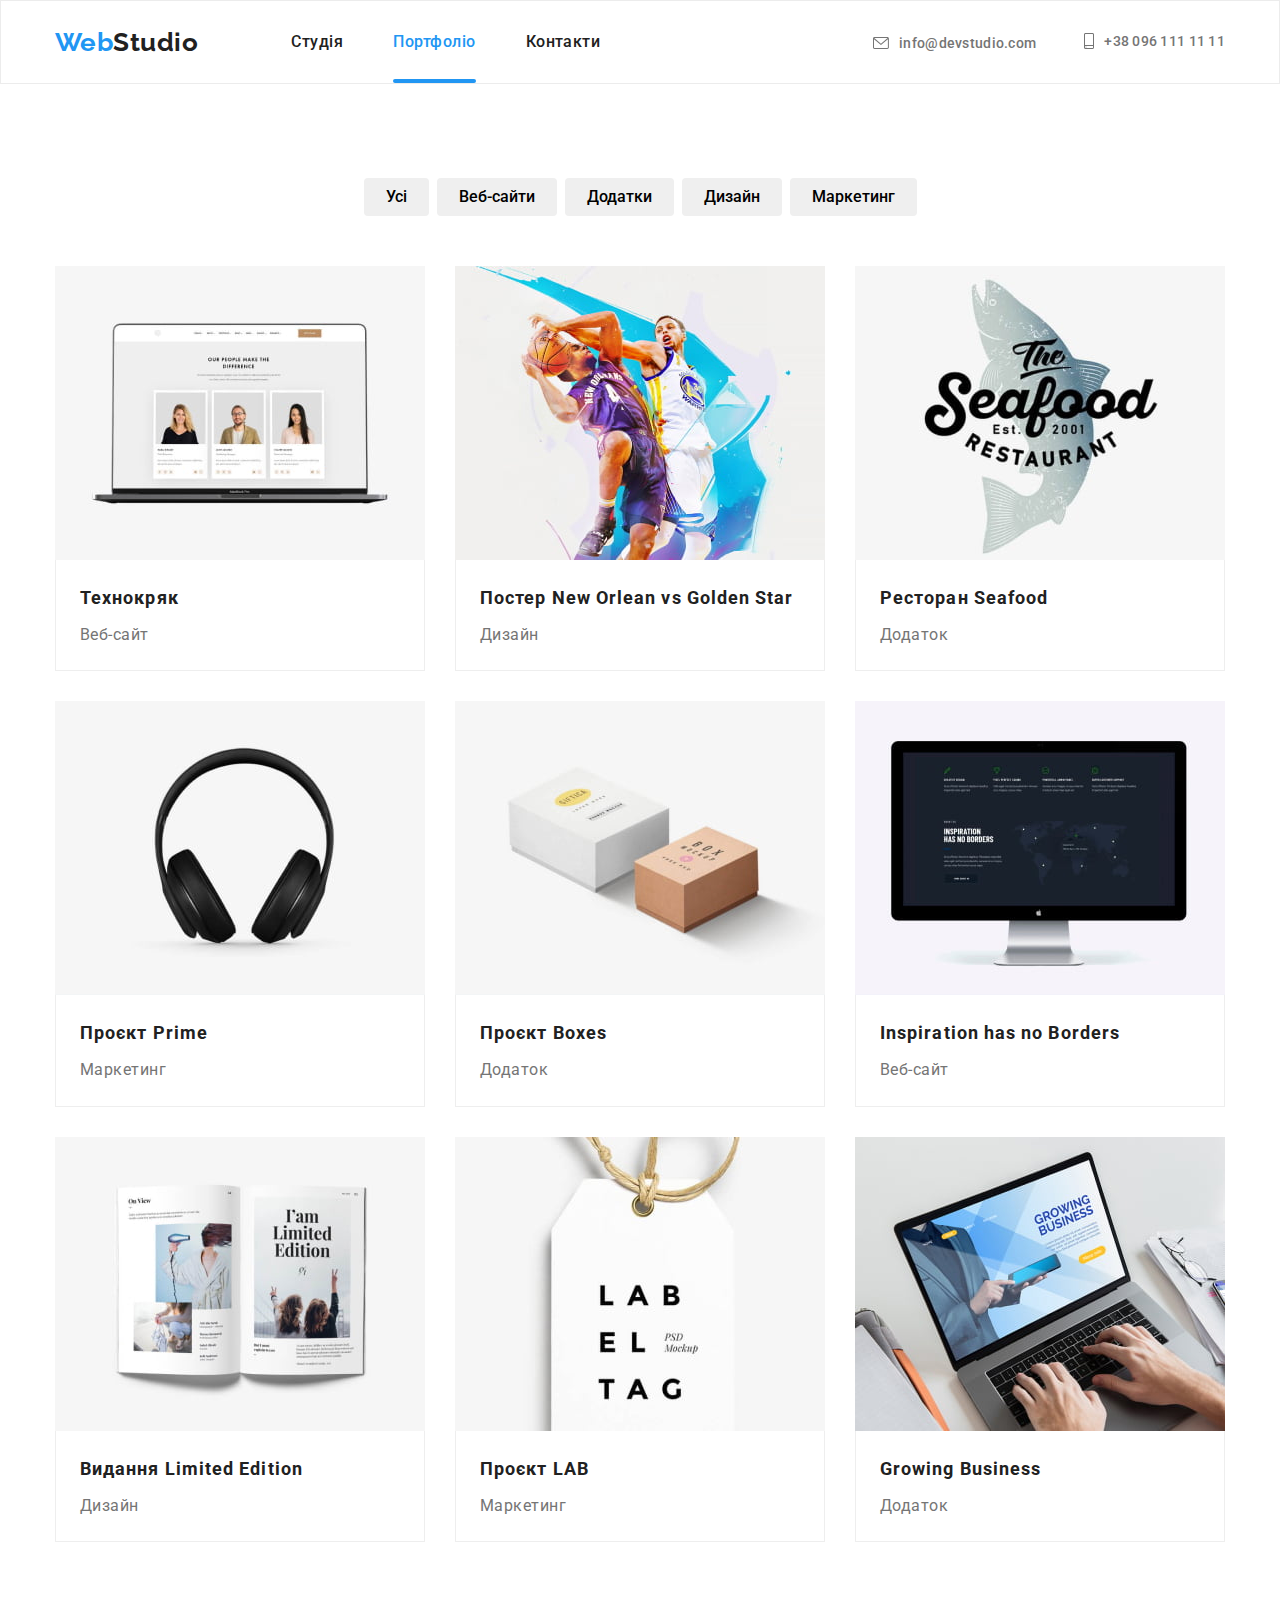
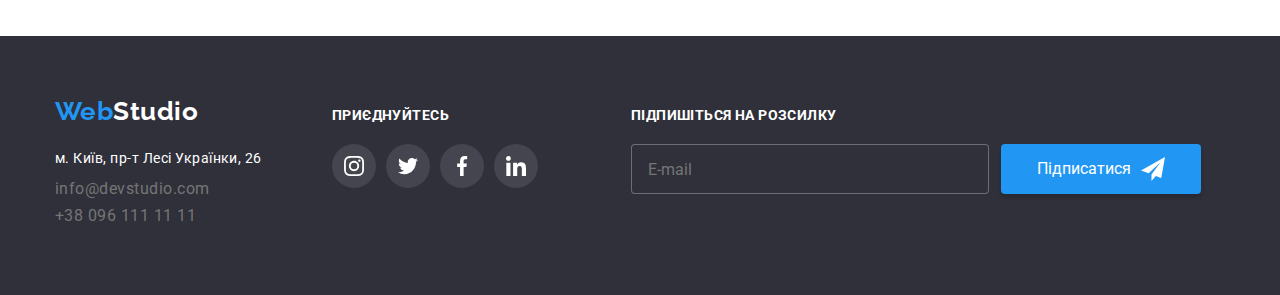
==== commit 2a3b64ec: "final" ====
--- a/portfolio.html
+++ b/portfolio.html
@@ -18,6 +18,7 @@
   <!-- стилі -->
   <link rel="stylesheet"
     href="https://cdnjs.cloudflare.com/ajax/libs/modern-normalize/1.0.0/modern-normalize.min.css" />
+  <link rel="stylesheet" href="./css/main.min.css">
   <link rel="stylesheet" href="./css/styles.css">
 </head>
 
@@ -41,17 +42,17 @@
           </li>
         </ul>
       </nav>
-      <ul class="header__contacts">
-        <li class="mail">
-          <a class="email__link" href="mailto:info@devstudio.com">
+      <ul class="contacts">
+        <li class="contacts__email">
+          <a class="contacts__email-link" href="mailto:info@devstudio.com">
             <svg class="contacts__icon" width="16" height="12">
               <use href="./images/icons.svg#envelope"></use>
             </svg>
             info@devstudio.com
           </a>
         </li>
-        <li class="tel">
-          <a class="tel__link" href="tel:+380961111111">
+        <li class="contacts__tel">
+          <a class="contacts__tel-link" href="tel:+380961111111">
             <svg class="contacts__icon" width="10" height="16">
               <use href="./images/icons.svg#smartphone"></use>
             </svg>
@@ -235,17 +236,17 @@
       <div>
         <a class="footer__logo" href="./index.html"><span class="logo__beginning">Web</span>Studio</a>
         <address class="address-box">
-          <ul class="address-box__list">
-            <li class="address-box__item">
-              <a class="address-box__link" href="https://goo.gl/maps/CPtrU1FHBa2aNyZL9" target="_blank"
+          <ul class="address">
+            <li class="address-item">
+              <a class="address-item__link" href="https://goo.gl/maps/CPtrU1FHBa2aNyZL9" target="_blank"
                 rel="noopener noreferrer nofollow">м. Київ,
                 пр-т Лесі Українки, 26</a>
             </li>
-            <li class="address-box__item">
-              <a class="address-box__mail-link" href="mailto:info@devstudio.com">info@devstudio.com</a>
-            </li>
-            <li class="address-box__item">
-              <a class="address-box__tel-link" href="tel:+380961111111">+38 096 111 11 11</a>
+            <li class="address-item">
+              <a class="address-item__mail-link" href="mailto:info@devstudio.com">info@devstudio.com</a>
+            </li>
+            <li class="address-item">
+              <a class="address-item__tel-link" href="tel:+380961111111">+38 096 111 11 11</a>
             </li>
           </ul>
         </address>
@@ -254,8 +255,8 @@
         <p class="social-box__text">Приєднуйтесь</p>
         <ul class="socials">
           <li class="socials__item">
-            <a class="socials__link footer__socials-link" href="https://instagram.com" target="_blank"
-              rel="noopener noreferrer" aria-label="Instagram">
+            <a class="socials__link--dark" href="https://instagram.com" target="_blank" rel="noopener noreferrer"
+              aria-label="Instagram">
               <svg class="socials__icon" width="20" height="20">
                 <use href="./images/icons.svg#instagram">
                 </use>
@@ -263,24 +264,24 @@
             </a>
           </li>
           <li class="socials__item">
-            <a class="socials__link footer__socials-link" href="https://twitter.com" target="_blank"
-              rel="noopener noreferrer" aria-label="Twitter">
+            <a class="socials__link--dark" href="https://twitter.com" target="_blank" rel="noopener noreferrer"
+              aria-label="Twitter">
               <svg class="socials__icon" width="20" height="20">
                 <use href="./images/icons.svg#twitter"></use>
               </svg>
             </a>
           </li>
           <li class="social__item">
-            <a class="socials__link footer__socials-link" href="https://facebook.com" target="_blank"
-              rel="noopener noreferrer" aria-label="Facebook">
+            <a class="socials__link--dark" href="https://facebook.com" target="_blank" rel="noopener noreferrer"
+              aria-label="Facebook">
               <svg class="socials__icon" width="20" height="20">
                 <use href="./images/icons.svg#facebook"></use>
               </svg>
             </a>
           </li>
           <li class="socials__item">
-            <a class="socials__link footer__socials-link" href="https://linkedin.com" target="_blank"
-              rel="noopener noreferrer" aria-label="LinkedIn">
+            <a class="socials__link--dark" href="https://linkedin.com" target="_blank" rel="noopener noreferrer"
+              aria-label="LinkedIn">
               <svg class="socials__icon" width="20" height="20">
                 <use href="./images/icons.svg#linkedin"></use>
               </svg>
--- a/css/main.min.css
+++ b/css/main.min.css
@@ -0,0 +1 @@
+:root{--main-font: "Roboto", "sans-serif";--secondary-font: "Raleway", "sans-serif";--primary-text-color: #757575;--secondary-text-color: #ffffff;--primary-title-color: #212121;--accent-color: #2196f3;--primary-bg-color: #ffffff;--primary-hover-color: #f5f4fa;--alternative-bg-color: #2f303a;--section-bg-color: #f5f4fa}.visually-hidden{position:absolute;width:1px;height:1px;margin:-1px;border:0;padding:0;white-space:nowrap;-webkit-clip-path:inset(100%);clip-path:inset(100%);clip:rect(0 0 0 0);overflow:hidden}body{font-family:var(--main-font);color:var(--main-txt-color);background-color:var(--primary-bg-color);font-style:normal;letter-spacing:.03em}h2,h3{color:var(--primary-title-color);font-weight:700;margin:0}h2{font-size:36px;line-height:1.2;text-align:center}h3{font-size:14px;line-height:1.1;text-align:left}li{list-style:none}ul{padding-left:0;margin:0}a{text-decoration:none;padding:0;margin:0}.container{width:1200px;padding-right:15px;padding-left:15px;margin-left:auto;margin-right:auto}.header{border:1px solid #ececec}.header__container{display:-webkit-box;display:-ms-flexbox;display:flex;-webkit-box-align:center;-ms-flex-align:center;align-items:center}.logo{margin-right:93px;-webkit-box-align:center;-ms-flex-align:center;align-items:center;padding-top:25px;padding-bottom:25px;font-family:Raleway,sans-serif;font-weight:700;font-size:26px;line-height:1.2;color:var(--primary-title-color)}.logo__beginning{color:var(--accent-color)}.nav{margin-right:auto}.nav__list{display:-webkit-box;display:-ms-flexbox;display:flex;gap:50px}.nav__link{padding-top:32px;padding-bottom:32px;display:inline-block;color:var(--primary-title-color);font-weight:500;-webkit-transition-property:color;transition-property:color;-webkit-transition-duration:250ms;transition-duration:250ms;-webkit-transition-timing-function:cubic-bezier(0.4, 0, 0.2, 1);transition-timing-function:cubic-bezier(0.4, 0, 0.2, 1)}.nav__link:hover,.nav__link:focus{color:var(--accent-color)}.nav__link--active{position:relative;color:var(--accent-color)}.nav__link--active::after{content:"";position:absolute;display:block;width:100%;height:4px;left:0;bottom:0;background-color:var(--accent-color);border-radius:4px}.contacts{display:-webkit-box;display:-ms-flexbox;display:flex;-webkit-box-align:baseline;-ms-flex-align:baseline;align-items:baseline}.contacts__email{margin-right:48px}.contacts__email-link,.contacts__tel-link{padding-top:32px;padding-bottom:32px;display:-webkit-box;display:-ms-flexbox;display:flex;-webkit-box-align:center;-ms-flex-align:center;align-items:center;font-weight:500;font-size:14px;line-height:1.1;letter-spacing:.02em;color:var(--primary-text-color);-webkit-transition-property:color;transition-property:color;-webkit-transition-duration:250ms;transition-duration:250ms;-webkit-transition-timing-function:cubic-bezier(0.4, 0, 0.2, 1);transition-timing-function:cubic-bezier(0.4, 0, 0.2, 1)}.contacts__email-link:hover,.contacts__email-link:hover,.contacts__email-link:focus,.contacts__email-link:focus,.contacts__tel-link:hover,.contacts__tel-link:hover,.contacts__tel-link:focus,.contacts__tel-link:focus{color:var(--accent-color)}.contacts__icon{fill:currentColor;margin-right:10px}.hero{max-width:1600px;margin-left:auto;margin-right:auto;padding-top:200px;padding-bottom:200px;background-color:#c4c4c4;background-image:-webkit-gradient(linear, left top, left bottom, from(rgba(47, 48, 58, 0.4)), to(rgba(47, 48, 58, 0.4))),url(../images/hero/bg-img.png);background-image:linear-gradient(rgba(47, 48, 58, 0.4), rgba(47, 48, 58, 0.4)),url(../images/hero/bg-img.png);background-repeat:no-repeat;background-position:center;background-size:cover;-webkit-filter:drop-shadow(0px 4px 4px rgba(0, 0, 0, 0.25));filter:drop-shadow(0px 4px 4px rgba(0, 0, 0, 0.25))}.hero__slogan{display:block;margin-top:0;margin-right:auto;margin-left:auto;margin-bottom:30px;color:var(--primary-bg-color);font-weight:900;font-size:44px;text-align:center;line-height:1.4;text-transform:uppercase;letter-spacing:.06em}.hero__btn{display:block;width:216px;height:50px;margin:auto;color:var(--primary-bg-color);background-color:var(--accent-color);text-align:center;font-size:16px;font-weight:700;line-height:1.9;letter-spacing:.06em;border-radius:4px;border:none;-webkit-transition-property:background-color;transition-property:background-color;-webkit-transition-duration:250ms;transition-duration:250ms;-webkit-transition-timing-function:cubic-bezier(0.4, 0, 0.2, 1);transition-timing-function:cubic-bezier(0.4, 0, 0.2, 1)}.hero__btn:hover,.hero__btn:focus{background:#188ce8}.modal{position:absolute;top:50%;left:50%;-webkit-transform:translate(-50%, -50%);transform:translate(-50%, -50%);width:528px;height:auto;padding:40px;background-color:var(--primary-bg-color);-webkit-box-shadow:0px 1px 3px rgba(0,0,0,.12),0px 1px 1px rgba(0,0,0,.14),0px 2px 1px rgba(0,0,0,.2);box-shadow:0px 1px 3px rgba(0,0,0,.12),0px 1px 1px rgba(0,0,0,.14),0px 2px 1px rgba(0,0,0,.2);border-radius:4px}.modal__btn{position:absolute;top:8px;right:8px;width:30px;height:30px;display:-webkit-box;display:-ms-flexbox;display:flex;-webkit-box-align:center;-ms-flex-align:center;align-items:center;-webkit-box-pack:center;-ms-flex-pack:center;justify-content:center;fill:#212121;background-color:var(--primary-bg-color);border:1px solid rgba(0,0,0,.1);border-radius:50%;cursor:pointer;-webkit-transition-property:fill;transition-property:fill;-webkit-transition-duration:250ms;transition-duration:250ms;-webkit-transition-timing-function:cubic-bezier(0.4, 0, 0.2, 1);transition-timing-function:cubic-bezier(0.4, 0, 0.2, 1)}.modal__btn:hover{fill:var(--accent-color)}.backdrope.is-hidden{visibility:hidden;opacity:0;pointer-events:none}.backdrope{position:fixed;top:0;left:0;width:100%;height:100%;background-color:rgba(0,0,0,.2);visibility:visible;opacity:1;-webkit-transition:opacity 250ms cubic-bezier(0.4, 0, 0.2, 1),visibility 250ms cubic-bezier(0.4, 0, 0.2, 1);transition:opacity 250ms cubic-bezier(0.4, 0, 0.2, 1),visibility 250ms cubic-bezier(0.4, 0, 0.2, 1)}.order-form{display:block}.order-form__title{display:block;text-align:center;font-size:20px;line-height:1.2;margin-bottom:12px}.order-form__btn{display:block;margin:0 auto;width:200px;height:50px;color:var(--primary-bg-color);background-color:var(--accent-color);text-align:center;font-weight:700;font-size:16px;line-height:1.9;letter-spacing:.06em;border:none;border-radius:4px;-webkit-transition-property:background-color,-webkit-box-shadow;transition-property:background-color,-webkit-box-shadow;transition-property:background-color,box-shadow;transition-property:background-color,box-shadow,-webkit-box-shadow;-webkit-transition-duration:250ms;transition-duration:250ms;-webkit-transition-timing-function:cubic-bezier(0.4, 0, 0.2, 1);transition-timing-function:cubic-bezier(0.4, 0, 0.2, 1)}.order-form__btn:hover,.order-form__btn:focus{background:#188ce8;-webkit-box-shadow:0px 4px 4px rgba(0,0,0,.15);box-shadow:0px 4px 4px rgba(0,0,0,.15);cursor:pointer}.order-form-group{margin-bottom:20px}.order-form-field{position:relative;display:block;margin-bottom:10px}.order-form-field:last-child{margin-bottom:0}.order-form-field__label{display:block;margin-bottom:4px;font-weight:400;font-size:12px;line-height:14px;letter-spacing:.01em;color:var(--primary-text-color)}.order-form-field__input{width:100%;height:40px;padding-right:42px;padding-left:42px;border:1px solid rgba(33,33,33,.2);border-radius:4px;outline:rgba(0,0,0,0);-webkit-transition-property:border-color;transition-property:border-color;-webkit-transition-duration:250ms;transition-duration:250ms;-webkit-transition-timing-function:cubic-bezier(0.4, 0, 0.2, 1);transition-timing-function:cubic-bezier(0.4, 0, 0.2, 1)}.order-form-field__input:hover,.order-form-field__input:focus{border-color:var(--accent-color);cursor:pointer}.order-form-field__icon{position:absolute;bottom:11px;left:12px;-webkit-transition-property:fill;transition-property:fill;-webkit-transition-duration:250ms;transition-duration:250ms;-webkit-transition-timing-function:cubic-bezier(0.4, 0, 0.2, 1);transition-timing-function:cubic-bezier(0.4, 0, 0.2, 1)}.order-form-field__input:hover+.order-form-field__icon,.order-form-field__input:focus+.order-form-field__icon{fill:var(--accent-color)}.order-form-field__message{display:block;width:100%;padding:12px 16px;resize:none;border:1px solid rgba(33,33,33,.2);border-radius:4px;outline:rgba(0,0,0,0);font-size:12px;-webkit-transition-property:border-color;transition-property:border-color;-webkit-transition-duration:250ms;transition-duration:250ms;-webkit-transition-timing-function:cubic-bezier(0.4, 0, 0.2, 1);transition-timing-function:cubic-bezier(0.4, 0, 0.2, 1)}.order-form-field__message::-webkit-input-placeholder{font-size:12px;line-height:14px;letter-spacing:.01em;color:rgba(117,117,117,.5)}.order-form-field__message::-moz-placeholder{font-size:12px;line-height:14px;letter-spacing:.01em;color:rgba(117,117,117,.5)}.order-form-field__message:-ms-input-placeholder{font-size:12px;line-height:14px;letter-spacing:.01em;color:rgba(117,117,117,.5)}.order-form-field__message::-ms-input-placeholder{font-size:12px;line-height:14px;letter-spacing:.01em;color:rgba(117,117,117,.5)}.order-form-field__message::placeholder{font-size:12px;line-height:14px;letter-spacing:.01em;color:rgba(117,117,117,.5)}.order-form-field__message:hover,.order-form-field__message:focus{border-color:var(--accent-color);cursor:pointer}.order-form-agreement{display:-webkit-box;display:-ms-flexbox;display:flex;-webkit-box-align:center;-ms-flex-align:center;align-items:center;-webkit-box-pack:center;-ms-flex-pack:center;justify-content:center;margin-bottom:30px;gap:7px;cursor:pointer}.order-form-agreement__icon-checked{opacity:0;-webkit-transition-duration:250ms;transition-duration:250ms;-webkit-transition-timing-function:cubic-bezier(0.4, 0, 0.2, 1);transition-timing-function:cubic-bezier(0.4, 0, 0.2, 1)}.order-form-agreement__checkbox:checked+.order-form-agreement__icons .order-form-agreement__icon-checked{opacity:1}.order-form-agreement__icon-unchecked{opacity:1;-webkit-transition-duration:250ms;transition-duration:250ms;-webkit-transition-timing-function:cubic-bezier(0.4, 0, 0.2, 1);transition-timing-function:cubic-bezier(0.4, 0, 0.2, 1)}.order-form-agreement__checkbox:checked+.order-form-agreement__icons .order-form-agreement__icon-unchecked{opacity:0}.order-form-agreement__desc{font-weight:400;font-size:14px;line-height:24px;letter-spacing:.03em;color:var(--primary-text-color);-webkit-user-select:none;-moz-user-select:none;-ms-user-select:none;user-select:none}.order-form-agreement__link{color:var(--accent-color)}.features{padding-top:94px}.features-list{display:-webkit-box;display:-ms-flexbox;display:flex;margin:auto;gap:30px}.features-item{width:270px}.features-box{display:-webkit-box;display:-ms-flexbox;display:flex;-webkit-box-align:center;-ms-flex-align:center;align-items:center;-webkit-box-pack:center;-ms-flex-pack:center;justify-content:center;width:270px;height:120px;background-color:var(--section-bg-color);border-radius:4px;margin-bottom:30px}.features-box__icon{display:-webkit-box;display:-ms-flexbox;display:flex;width:70px;height:70px}.features-box__title{text-transform:uppercase}.features-box__description{margin-top:10px;margin-bottom:0;font-weight:400;font-size:14px;line-height:1.7;color:var(--primary-text-color)}.activity{padding-top:94px;padding-bottom:94px}.activity__heading{margin-top:0;margin-bottom:50px}.activity-list{display:-webkit-box;display:-ms-flexbox;display:flex;-ms-flex-wrap:wrap;flex-wrap:wrap;gap:30px;margin-right:auto;margin-left:auto}.activity-item{position:relative;-ms-flex-preferred-size:calc((100% - 60px)/3);flex-basis:calc((100% - 60px)/3)}.activity-item__img{display:block;max-width:100%;height:auto}.activity-item__label{position:absolute;left:0;bottom:0;width:100%;height:70px;padding-top:27px;padding-bottom:27px;margin:0;font-weight:700;font-size:14px;line-height:16px;text-align:center;letter-spacing:.03em;text-transform:uppercase;background-color:rgba(47,48,58,.8);color:var(--secondary-text-color)}.team{height:708px;padding-top:94px;padding-bottom:94px;background-color:var(--section-bg-color)}.team__heading{margin-right:auto;margin-left:auto}.team-list{display:-webkit-box;display:-ms-flexbox;display:flex;gap:30px;margin-top:50px;margin-left:auto;margin-right:auto}.team-card{width:270px;-ms-flex-preferred-size:calc((100% - 90px)/4);flex-basis:calc((100% - 90px)/4);background-color:var(--primary-bg-color);-webkit-box-shadow:0px 4px 4px rgba(0,0,0,.25);box-shadow:0px 4px 4px rgba(0,0,0,.25);border-radius:0px 0px 4px 4px}.team-card__img{display:block;max-width:100%;height:auto}.team-card__title{padding:30px}.team-card__employee-name{color:var(--primary-title-color);font-weight:500;font-size:16px;line-height:1.7;letter-spacing:.03em;text-align:center}.team-card__employee-position{color:var(--primary-text-color);font-size:16px;font-weight:400;line-height:1.2;letter-spacing:.03em;text-align:center;margin:0;margin-top:10px;margin-bottom:16px}.socials{width:206px;height:44px;display:-webkit-box;display:-ms-flexbox;display:flex;-webkit-box-pack:center;-ms-flex-pack:center;justify-content:center;-webkit-box-align:center;-ms-flex-align:center;align-items:center;gap:10px}.socials__item{display:-webkit-box;display:-ms-flexbox;display:flex}.socials__link{display:-webkit-box;display:-ms-flexbox;display:flex;-webkit-box-pack:center;-ms-flex-pack:center;justify-content:center;-webkit-box-align:center;-ms-flex-align:center;align-items:center;width:44px;height:44px;fill:#afb1b8;background-color:var(--primary-bg-color);border-radius:50%;-webkit-transition-property:fill,background-color;transition-property:fill,background-color;-webkit-transition-duration:250ms;transition-duration:250ms;-webkit-transition-timing-function:cubic-bezier(0.4, 0, 0.2, 1);transition-timing-function:cubic-bezier(0.4, 0, 0.2, 1)}.socials__link:hover,.socials__link:focus{fill:var(--primary-bg-color);background-color:var(--accent-color)}.socials__link--dark{display:-webkit-box;display:-ms-flexbox;display:flex;-webkit-box-pack:center;-ms-flex-pack:center;justify-content:center;-webkit-box-align:center;-ms-flex-align:center;align-items:center;width:44px;height:44px;background-color:rgba(255,255,255,.1);fill:var(--secondary-text-color);border-radius:50%;-webkit-transition-property:fill,background-color;transition-property:fill,background-color;-webkit-transition-duration:250ms;transition-duration:250ms;-webkit-transition-timing-function:cubic-bezier(0.4, 0, 0.2, 1);transition-timing-function:cubic-bezier(0.4, 0, 0.2, 1)}.socials__link--dark:hover,.socials__link--dark:focus{fill:var(--primary-bg-color);background-color:var(--accent-color)}.clients{padding-top:94px;padding-bottom:94px}.clients__heading{margin-bottom:50px}.clients-list{display:-webkit-box;display:-ms-flexbox;display:flex;gap:30px}.clients-item{height:92px;-ms-flex-preferred-size:calc((100% - 150px)/6);flex-basis:calc((100% - 150px)/6)}.clients-item__link{display:-webkit-box;display:-ms-flexbox;display:flex;-webkit-box-pack:center;-ms-flex-pack:center;justify-content:center;-webkit-box-align:center;-ms-flex-align:center;align-items:center;fill:#afb1b8;width:100%;height:100%;border:1px solid #afb1b8;border-radius:4px;-webkit-transition-property:fill,border;transition-property:fill,border;-webkit-transition-duration:250ms;transition-duration:250ms;-webkit-transition-timing-function:cubic-bezier(0.4, 0, 0.2, 1);transition-timing-function:cubic-bezier(0.4, 0, 0.2, 1)}.clients-item__link:hover,.clients-item__link:focus{border:1px solid #2196f3;fill:var(--accent-color)}.portfolio{padding-top:94px;padding-bottom:94px}.filters{display:-webkit-box;display:-ms-flexbox;display:flex;-webkit-box-pack:center;-ms-flex-pack:center;justify-content:center;margin-right:auto;margin-left:auto;margin-bottom:50px;gap:8px}.filters__btn{font-family:Roboto;font-weight:500;font-size:16px;line-height:1.6;text-align:center;padding:6px 22px;border:none;border-radius:4px;-webkit-transition-property:color,background-color,-webkit-box-shadow;transition-property:color,background-color,-webkit-box-shadow;transition-property:color,background-color,box-shadow;transition-property:color,background-color,box-shadow,-webkit-box-shadow;-webkit-transition-duration:250ms;transition-duration:250ms;-webkit-transition-timing-function:cubic-bezier(0.4, 0, 0.2, 1);transition-timing-function:cubic-bezier(0.4, 0, 0.2, 1)}.filters__btn:hover,.filters__btn:focus{color:var(--primary-hover-color);background-color:var(--accent-color);-webkit-box-shadow:0px 4px 4px rgba(0,0,0,.25);box-shadow:0px 4px 4px rgba(0,0,0,.25);border-radius:4px;cursor:pointer}.project{display:-webkit-box;display:-ms-flexbox;display:flex;-ms-flex-wrap:wrap;flex-wrap:wrap;gap:30px;margin:0}.project__item{-ms-flex-preferred-size:calc((100% - 60px)/3);flex-basis:calc((100% - 60px)/3)}.project-link{display:block;-webkit-transition-property:-webkit-box-shadow;transition-property:-webkit-box-shadow;transition-property:box-shadow;transition-property:box-shadow, -webkit-box-shadow;-webkit-transition-duration:250ms;transition-duration:250ms;-webkit-transition-timing-function:cubic-bezier(0.4, 0, 0.2, 1);transition-timing-function:cubic-bezier(0.4, 0, 0.2, 1)}.project-link:hover,.project-link:focus{-webkit-box-shadow:0px 1px 1px rgba(0,0,0,.12),0px 4px 4px rgba(0,0,0,.06),1px 4px 6px rgba(0,0,0,.16);box-shadow:0px 1px 1px rgba(0,0,0,.12),0px 4px 4px rgba(0,0,0,.06),1px 4px 6px rgba(0,0,0,.16)}.project-link:hover .project-thumb__desc,.project-link:focus .project-thumb__desc{-webkit-transform:translatey(0);transform:translatey(0)}.project-thumb{position:relative;overflow:hidden}.project-thumb__desc{position:absolute;bottom:0;right:0;width:100%;height:100%;margin:0;padding:63px 24px;font-weight:400;font-size:18px;line-height:28px;letter-spacing:.03em;text-align:left;color:var(--secondary-text-color);background-color:rgba(33,150,243,.9);-webkit-transform:translatey(100%);transform:translatey(100%);-webkit-transition:-webkit-transform 250ms cubic-bezier(0.4, 0, 0.2, 1);transition:-webkit-transform 250ms cubic-bezier(0.4, 0, 0.2, 1);transition:transform 250ms cubic-bezier(0.4, 0, 0.2, 1);transition:transform 250ms cubic-bezier(0.4, 0, 0.2, 1), -webkit-transform 250ms cubic-bezier(0.4, 0, 0.2, 1)}.project-thumb__img{display:block;max-width:100%;height:auto}.project-desc{padding:20px 24px;border-right:1px solid #eee;border-left:1px solid #eee;border-bottom:1px solid #eee}.project-desc__title{margin-bottom:4px;font-size:18px;line-height:2;letter-spacing:.06em;text-align:left}.project-desc__type{color:var(--primary-text-color);font-weight:400;font-size:16px;line-height:1.9;text-align:left;margin:0}address{font-style:normal;margin-top:20px}.footer{padding-top:60px;padding-bottom:60px;background-color:var(--alternative-bg-color)}.footer__container{display:-webkit-box;display:-ms-flexbox;display:flex;-webkit-box-align:baseline;-ms-flex-align:baseline;align-items:baseline}.footer__logo{font-family:"Raleway";font-weight:700;font-size:26px;line-height:1.2;color:var(--secondary-text-color)}.address-item{margin-bottom:9px}.address-item__link{font-weight:400;font-size:14px;line-height:1.7;color:var(--secondary-text-color)}.address-item__mail-link,.address-item__tel-link{color:var(--primary-text-color);-webkit-transition-property:color;transition-property:color;-webkit-transition-duration:250ms;transition-duration:250ms;-webkit-transition-timing-function:cubic-bezier(0.4, 0, 0.2, 1);transition-timing-function:cubic-bezier(0.4, 0, 0.2, 1)}.address-item__mail-link:hover,.address-item__mail-link:focus,.address-item__tel-link:hover,.address-item__tel-link:focus{color:var(--accent-color)}.social-box{display:-webkit-box;display:-ms-flexbox;display:flex;margin-left:70px;-webkit-box-orient:vertical;-webkit-box-direction:normal;-ms-flex-direction:column;flex-direction:column}.social-box__text{margin-top:0;margin-bottom:20px;font-weight:700;font-size:14px;line-height:1.14;letter-spacing:.03em;text-transform:uppercase;color:var(--secondary-text-color)}.signing-box{margin-left:93px}.signing-box__title{display:block;margin-top:0;margin-bottom:20px;font-weight:700;font-size:14px;line-height:1.14;letter-spacing:.03em;text-transform:uppercase;color:var(--secondary-text-color)}.signing-form{display:-webkit-box;display:-ms-flexbox;display:flex;width:570px;gap:12px}.signing-form__input{width:358px;height:50px;padding:15px 16px;color:var(--secondary-text-color);background-color:var(--alternative-bg-color);border:1px solid rgba(255,255,255,.3);border-radius:4px;-webkit-transition-property:border-color;transition-property:border-color;-webkit-transition-duration:250ms;transition-duration:250ms;-webkit-transition-timing-function:cubic-bezier(0.4, 0, 0.2, 1);transition-timing-function:cubic-bezier(0.4, 0, 0.2, 1)}.signing-button{display:-webkit-box;display:-ms-flexbox;display:flex;-webkit-box-align:center;-ms-flex-align:center;align-items:center;-webkit-box-pack:center;-ms-flex-pack:center;justify-content:center;gap:10px;right:0;bottom:0;width:200px;height:50px;padding:10px 28px;text-align:center;color:var(--secondary-text-color);background:#2196f3;-webkit-box-shadow:0px 4px 4px rgba(0,0,0,.15);box-shadow:0px 4px 4px rgba(0,0,0,.15);border-radius:4px;border:none;-webkit-transition-property:background-color,-webkit-box-shadow;transition-property:background-color,-webkit-box-shadow;transition-property:background-color,box-shadow;transition-property:background-color,box-shadow,-webkit-box-shadow;-webkit-transition-duration:250ms;transition-duration:250ms;-webkit-transition-timing-function:cubic-bezier(0.4, 0, 0.2, 1);transition-timing-function:cubic-bezier(0.4, 0, 0.2, 1)}.signing-button:hover,.signing-button:focus{background:#188ce8;-webkit-box-shadow:0px 4px 4px rgba(0,0,0,.15);box-shadow:0px 4px 4px rgba(0,0,0,.15);cursor:pointer}/*# sourceMappingURL=main.min.css.map */--- a/css/styles.css
+++ b/css/styles.css
@@ -1,4 +1,4 @@
-:root {
+/* :root {
   --main-font: "Roboto", "sans-serif";
   --secondary-font: "Raleway", "sans-serif";
   --primary-text-color: #757575;
@@ -59,20 +59,20 @@
   padding-left: 15px;
   margin-left: auto;
   margin-right: auto;
-}
+} */
 
 /* шапка сторінки */
-.header {
+/* .header {
   border: 1px solid #ececec;
 }
 
 .header__container {
   display: flex;
   align-items: center;
-}
+} */
 
 /* логотип */
-.logo {
+/* .logo {
   margin-right: 93px;
 }
 
@@ -91,13 +91,13 @@
 
 .logo__beginning {
   color: var(--accent-color);
-}
-
-.nav {
+} */
+
+/* навігація */
+/* .nav {
   margin-right: auto;
 }
 
-/* навігація */
 .nav__list {
   display: flex;
   gap: 50px;
@@ -137,28 +137,28 @@
 
   background-color: var(--accent-color);
   border-radius: 4px;
-}
+} */
 
 /* контакти */
-.header__contacts {
+/* .contacts {
   display: flex;
   align-items: baseline;
 }
 
-.email__link,
-.tel__link {
+.contacts__email {
+  margin-right: 48px;
+}
+
+.contacts__email-link,
+.contacts__tel-link {
   padding-top: 32px;
   padding-bottom: 32px;
   display: flex;
   align-items: center;
 }
 
-.mail {
-  margin-right: 48px;
-}
-
-.email__link,
-.tel__link {
+.contacts__email-link,
+.contacts__tel-link {
   font-weight: 500;
   font-size: 14px;
   line-height: 1.1;
@@ -170,26 +170,25 @@
   transition-timing-function: cubic-bezier(0.4, 0, 0.2, 1);
 }
 
-.email__link:hover,
-.tel__link:hover,
-.email__link:focus,
-.tel__link:focus {
+.contacts__email-link:hover,
+.contacts__tel-link:hover,
+.contacts__email-link:focus,
+.contacts__tel-link:focus {
   color: var(--accent-color);
 }
 
 .contacts__icon {
   fill: currentColor;
   margin-right: 10px;
-}
+} */
 
 /* герой */
-.hero {
+/* .hero {
   max-width: 1600px;
   margin-left: auto;
   margin-right: auto;
   padding-top: 200px;
   padding-bottom: 200px;
-  /* background-color: var(--alternative-bg-color); */
   background-color: #c4c4c4;
   background-image: linear-gradient(
       rgba(47, 48, 58, 0.4),
@@ -240,10 +239,10 @@
 .hero__btn:hover,
 .hero__btn:focus {
   background: #188ce8;
-}
+} */
 
 /* модальне вікно */
-.modal {
+/* .modal {
   position: absolute;
   top: 50%;
   left: 50%;
@@ -299,34 +298,36 @@
   opacity: 1;
   transition: opacity 250ms cubic-bezier(0.4, 0, 0.2, 1),
     visibility 250ms cubic-bezier(0.4, 0, 0.2, 1);
-}
+} */
 
 /* форма "Замовити послугу" */
+/* .order-form {
+  display: block;
+}
+
 .order-form__title {
   display: block;
   text-align: center;
-  font-weight: 700;
   font-size: 20px;
-  line-height: 23px;
-  letter-spacing: 0.03em;
+  line-height: 1.2;
   margin-bottom: 12px;
 }
 
-.order-form__group {
+.order-form-group {
   margin-bottom: 20px;
 }
 
-.order-form__field {
+.order-form-field {
   position: relative;
   display: block;
   margin-bottom: 10px;
 }
 
-.order-form__field:last-child {
+.order-form-field__field:last-child {
   margin-bottom: 0;
 }
 
-.order-form__label {
+.order-form-field__label {
   display: block;
   margin-bottom: 4px;
   font-weight: 400;
@@ -336,7 +337,7 @@
   color: var(--primary-text-color);
 }
 
-.order-form__input {
+.order-form-field__input {
   width: 100%;
   height: 40px;
   padding-right: 42px;
@@ -350,13 +351,13 @@
   transition-timing-function: cubic-bezier(0.4, 0, 0.2, 1);
 }
 
-.order-form__input:hover,
-.order-form__input:focus {
+.order-form-field__input:hover,
+.order-form-field__input:focus {
   border-color: var(--accent-color);
   cursor: pointer;
 }
 
-.order-form__icon {
+.order-form-field__icon {
   position: absolute;
   bottom: 11px;
   left: 12px;
@@ -366,12 +367,12 @@
   transition-timing-function: cubic-bezier(0.4, 0, 0.2, 1);
 }
 
-.order-form__input:hover + .order-form__icon,
-.order-form__input:focus + .order-form__icon {
+.order-form-field__input:hover + .order-form-field__icon,
+.order-form-field__input:focus + .order-form-field__icon {
   fill: var(--accent-color);
 }
 
-.order-form__message {
+.order-form-field__message {
   display: block;
   width: 100%;
   padding: 12px 16px;
@@ -386,7 +387,7 @@
   transition-timing-function: cubic-bezier(0.4, 0, 0.2, 1);
 }
 
-.order-form__message::placeholder {
+.order-form-field__message::placeholder {
   font-size: 12px;
   line-height: 14px;
   letter-spacing: 0.01em;
@@ -394,13 +395,13 @@
   color: rgba(117, 117, 117, 0.5);
 }
 
-.order-form__message:hover,
-.order-form__message:focus {
+.order-form-field__message:hover,
+.order-form-field__message:focus {
   border-color: var(--accent-color);
   cursor: pointer;
 }
 
-.order-form__agreement {
+.order-form-agreement {
   display: flex;
   align-items: center;
   justify-content: center;
@@ -409,27 +410,31 @@
   cursor: pointer;
 }
 
-.order-form__icon-checked {
+.order-form-agreement__icon-checked {
   opacity: 0;
   transition-duration: 250ms;
   transition-timing-function: cubic-bezier(0.4, 0, 0.2, 1);
 }
 
-.order-form__checkbox:checked + .order-form__icons .order-form__icon-checked {
+.order-form-agreement__checkbox:checked
+  + .order-form-agreement__icons
+  .order-form-agreement__icon-checked {
   opacity: 1;
 }
 
-.order-form__icon-unchecked {
+.order-form-agreement__icon-unchecked {
   opacity: 1;
   transition-duration: 250ms;
   transition-timing-function: cubic-bezier(0.4, 0, 0.2, 1);
 }
 
-.order-form__checkbox:checked + .order-form__icons .order-form__icon-unchecked {
+.order-form-agreement__checkbox:checked
+  + .order-form-agreement__icons
+  .order-form-agreement__icon-unchecked {
   opacity: 0;
 }
 
-.order-form__desc {
+.order-form-agreement__desc {
   font-weight: 400;
   font-size: 14px;
   line-height: 24px;
@@ -438,7 +443,7 @@
   user-select: none;
 }
 
-.order-form__link {
+.order-form-agreement__link {
   color: var(--accent-color);
 }
 
@@ -467,37 +472,24 @@
   background: #188ce8;
   box-shadow: 0px 4px 4px rgba(0, 0, 0, 0.15);
   cursor: pointer;
-}
+} */
 
 /* переваги */
-.features {
+/* .features {
   padding-top: 94px;
 }
 
-.visually-hidden {
-  position: absolute;
-  width: 1px;
-  height: 1px;
-  margin: -1px;
-  border: 0;
-  padding: 0;
-  white-space: nowrap;
-  clip-path: inset(100%);
-  clip: rect(0 0 0 0);
-  overflow: hidden;
-}
-
-.features__list {
+.features-list {
   display: flex;
   margin: auto;
   gap: 30px;
 }
 
-.features__item {
+.features-item {
   width: 270px;
 }
 
-.features__box {
+.features-box {
   display: flex;
   align-items: center;
   justify-content: center;
@@ -508,27 +500,27 @@
   margin-bottom: 30px;
 }
 
-.features__icon {
+.features-box__icon {
   display: flex;
   width: 70px;
   height: 70px;
 }
 
-.features__title {
+.features-box__title {
   text-transform: uppercase;
 }
 
-.features__description {
+.features-box__description {
   margin-top: 10px;
   margin-bottom: 0;
   font-weight: 400;
   font-size: 14px;
   line-height: 1.7;
   color: var(--primary-text-color);
-}
+} */
 
 /* що ми робимо */
-.activity {
+/* .activity {
   padding-top: 94px;
   padding-bottom: 94px;
 }
@@ -538,7 +530,7 @@
   margin-bottom: 50px;
 }
 
-.activity__list {
+.activity-list {
   display: flex;
   flex-wrap: wrap;
   gap: 30px;
@@ -546,18 +538,18 @@
   margin-left: auto;
 }
 
-.activity__item {
+.activity-item {
   position: relative;
   flex-basis: calc((100% - 60px) / 3);
 }
 
-.activity__img {
+.activity-item__img {
   display: block;
   max-width: 100%;
   height: auto;
 }
 
-.activity__label {
+.activity-item__label {
   position: absolute;
   left: 0;
   bottom: 0;
@@ -578,10 +570,10 @@
 
   background-color: rgba(47, 48, 58, 0.8);
   color: var(--secondary-text-color);
-}
+} */
 
 /* наша команда */
-.team {
+/* .team {
   height: 708px;
   padding-top: 94px;
   padding-bottom: 94px;
@@ -593,7 +585,7 @@
   margin-left: auto;
 }
 
-.team__list {
+.team-list {
   display: flex;
   gap: 30px;
   margin-top: 50px;
@@ -638,10 +630,10 @@
   margin: 0;
   margin-top: 10px;
   margin-bottom: 16px;
-}
+} */
 
 /* соціальні мережі */
-.socials {
+/* .socials {
   width: 206px;
   height: 44px;
   display: flex;
@@ -677,8 +669,30 @@
   background-color: var(--accent-color);
 }
 
+.socials__link--dark {
+  display: flex;
+  justify-content: center;
+  align-items: center;
+
+  width: 44px;
+  height: 44px;
+  background-color: rgba(255, 255, 255, 0.1);
+  fill: var(--secondary-text-color);
+  border-radius: 50%;
+
+  transition-property: fill, background-color;
+  transition-duration: 250ms;
+  transition-timing-function: cubic-bezier(0.4, 0, 0.2, 1);
+}
+
+.socials__link--dark:hover,
+.socials__link--dark:focus {
+  fill: var(--primary-bg-color);
+  background-color: var(--accent-color);
+} */
+
 /* постійні клієнти */
-.clients {
+/* .clients {
   padding-top: 94px;
   padding-bottom: 94px;
 }
@@ -687,17 +701,17 @@
   margin-bottom: 50px;
 }
 
-.clients__list {
+.clients-list {
   display: flex;
   gap: 30px;
 }
 
-.clients__item {
+.clients-item {
   height: 92px;
   flex-basis: calc((100% - 150px) / 6);
 }
 
-.clients__link {
+.clients-item__link {
   display: flex;
   justify-content: center;
   align-items: center;
@@ -712,15 +726,14 @@
   transition-timing-function: cubic-bezier(0.4, 0, 0.2, 1);
 }
 
-.clients__link:hover,
-.clients__link:focus {
+.clients-item__link:hover,
+.clients-item__link:focus {
   border: 1px solid rgba(33, 150, 243, 1);
-  /* box-shadow: 0px 4px 4px rgba(0, 0, 0, 0.25); */
   fill: var(--accent-color);
-}
+} */
 
 /* портфоліо */
-.portfolio {
+/* .portfolio {
   padding-top: 94px;
   padding-bottom: 94px;
 }
@@ -756,10 +769,10 @@
   box-shadow: 0px 4px 4px rgba(0, 0, 0, 0.25);
   border-radius: 4px;
   cursor: pointer;
-}
+} */
 
 /* проєкти */
-.project {
+/* .project {
   display: flex;
   flex-wrap: wrap;
   gap: 30px;
@@ -845,14 +858,10 @@
   line-height: 1.9;
   text-align: left;
   margin: 0;
-}
-
-.btn {
-  cursor: pointer;
-}
+} */
 
 /* футер */
-address {
+/* address {
   font-style: normal;
   margin-top: 20px;
 }
@@ -876,16 +885,19 @@
   color: var(--secondary-text-color);
 }
 
-.address-box__link {
+.address-item {
   margin-bottom: 9px;
+}
+
+.address-item__link {
   font-weight: 400;
   font-size: 14px;
   line-height: 1.7;
   color: var(--secondary-text-color);
 }
 
-.address-box__mail-link,
-.address-box__tel-link {
+.address-item__mail-link,
+.address-item__tel-link {
   color: var(--primary-text-color);
 
   transition-property: color;
@@ -893,17 +905,13 @@
   transition-timing-function: cubic-bezier(0.4, 0, 0.2, 1);
 }
 
-.address-box__mail-link:hover,
-.address-box__tel-link:focus {
+.address-item__mail-link:hover,
+.address-item__tel-link:focus {
   color: var(--accent-color);
-}
-
-.address-box__item {
-  margin-bottom: 9px;
-}
+} */
 
 /* соціальні мережі футера */
-.social-box {
+/* .social-box {
   display: flex;
   margin-left: 70px;
   flex-direction: column;
@@ -918,25 +926,10 @@
   letter-spacing: 0.03em;
   text-transform: uppercase;
   color: var(--secondary-text-color);
-}
-
-.footer__socials-link {
-  background-color: rgba(255, 255, 255, 0.1);
-  fill: var(--secondary-text-color);
-  border-radius: 50%;
-
-  transition-property: background-color;
-  transition-duration: 250ms;
-  transition-timing-function: cubic-bezier(0.4, 0, 0.2, 1);
-}
-
-.footer__socials-link:hover,
-.footer__socials-link:focus {
-  background-color: var(--accent-color);
-}
+} */
 
 /* форма підписки */
-.signing-box {
+/* .signing-box {
   margin-left: 93px;
 }
 
@@ -966,7 +959,6 @@
   background-color: var(--alternative-bg-color);
   border: 1px solid rgba(255, 255, 255, 0.3);
   border-radius: 4px;
-  /* border: transparent; */
 
   transition-property: border-color;
   transition-duration: 250ms;
@@ -1000,4 +992,4 @@
   background: #188ce8;
   box-shadow: 0px 4px 4px rgba(0, 0, 0, 0.15);
   cursor: pointer;
-}
+} */
